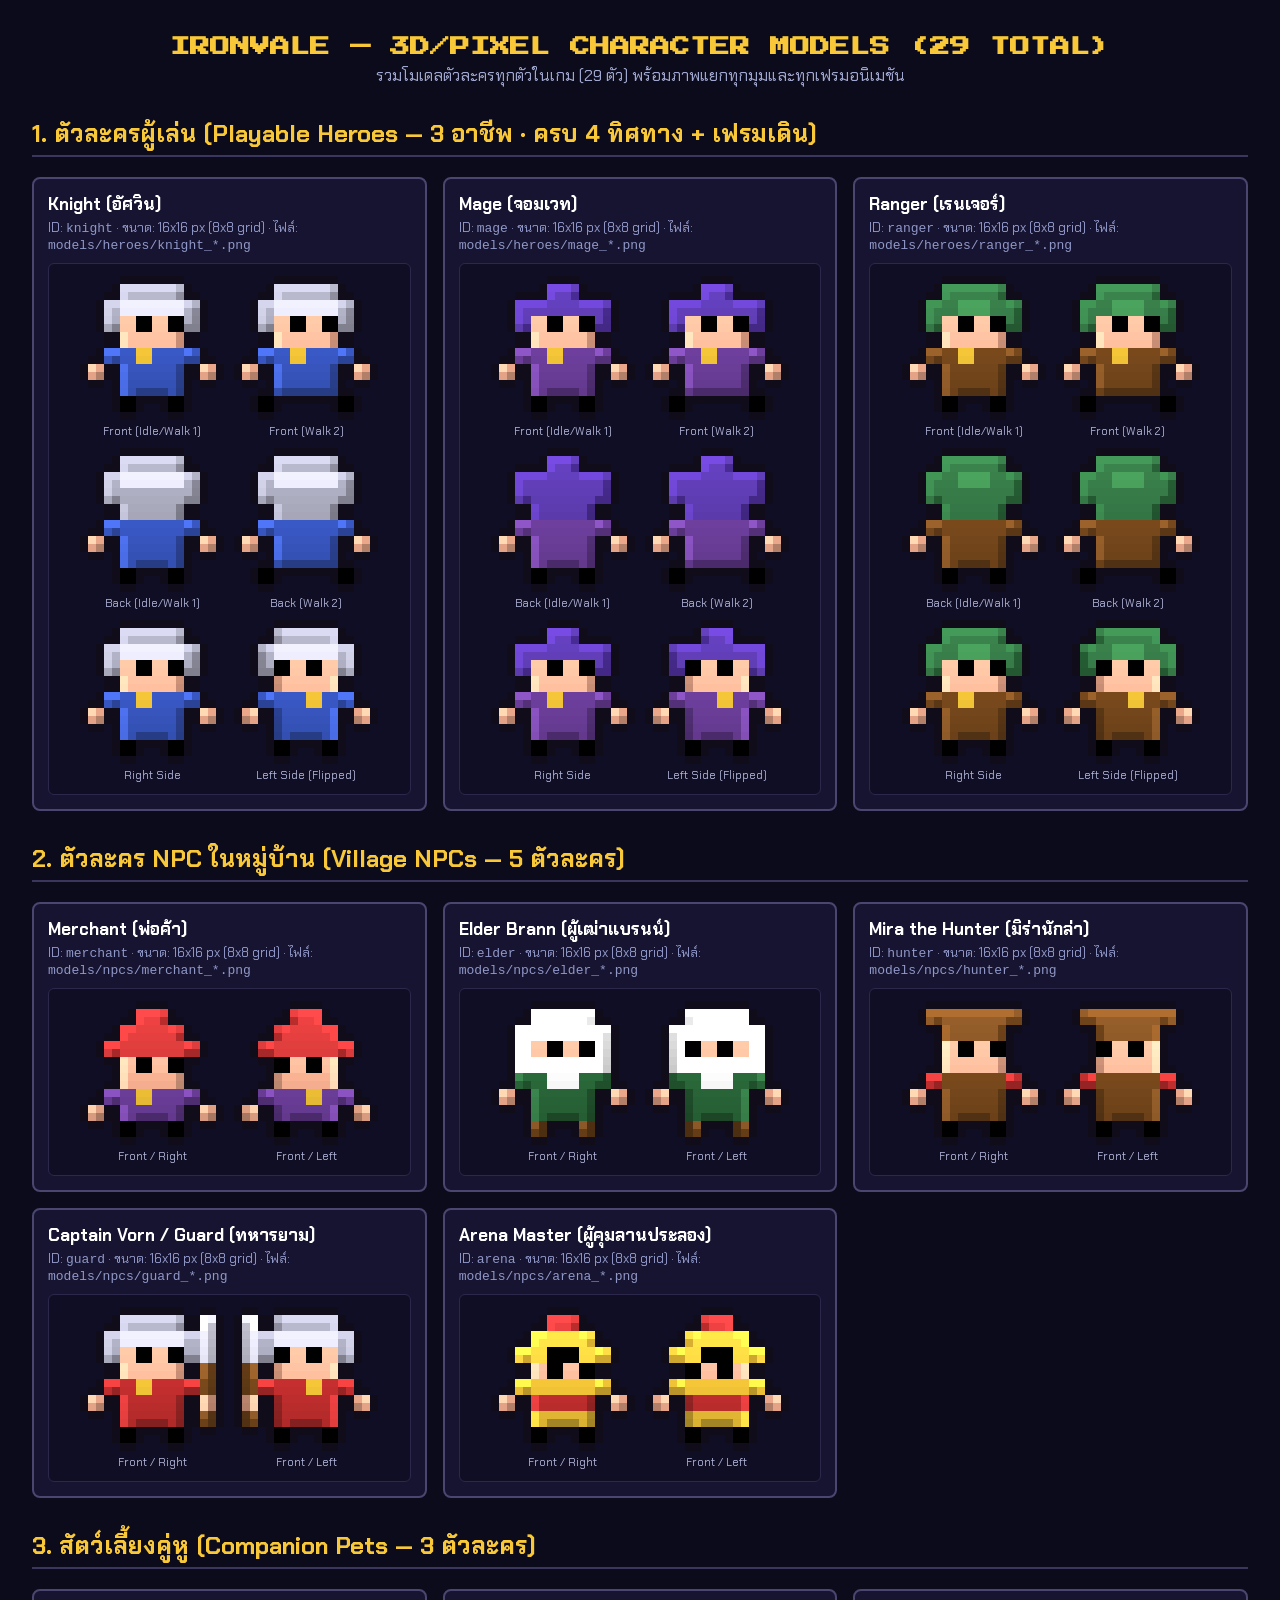
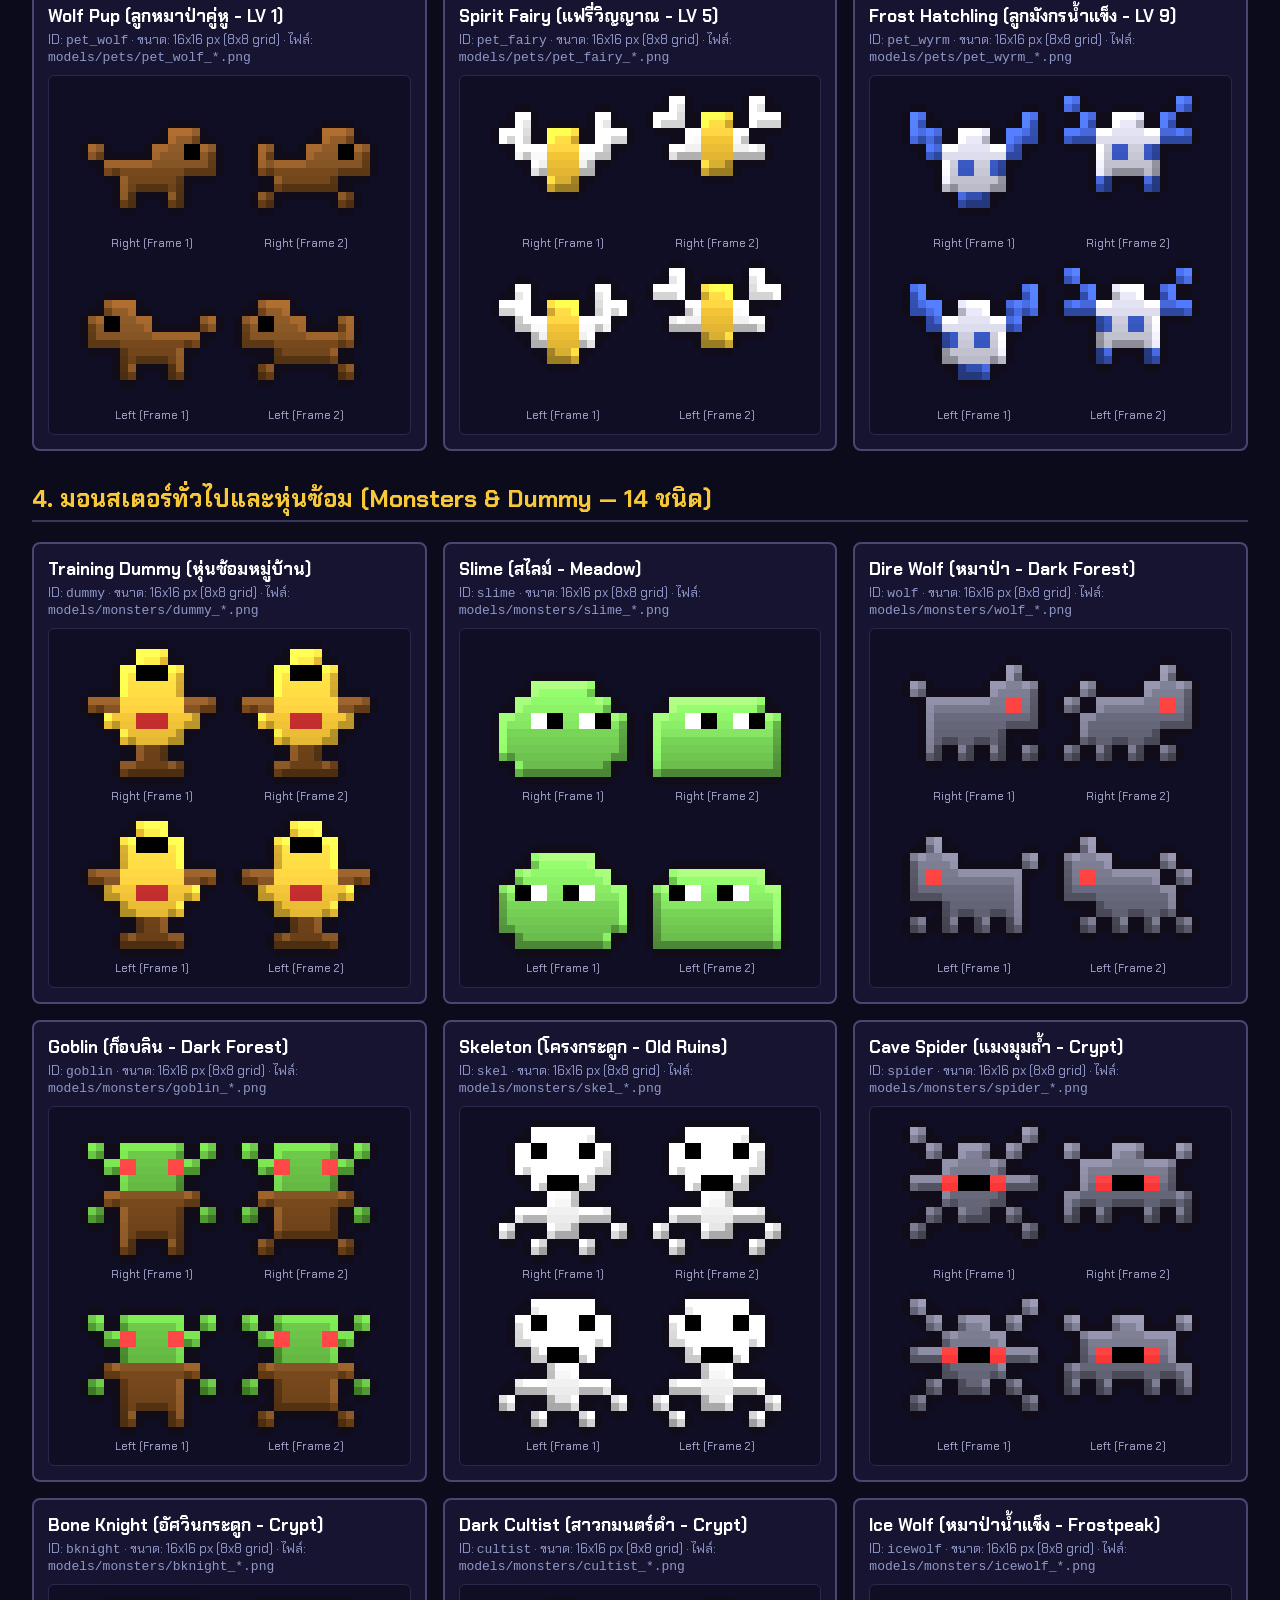
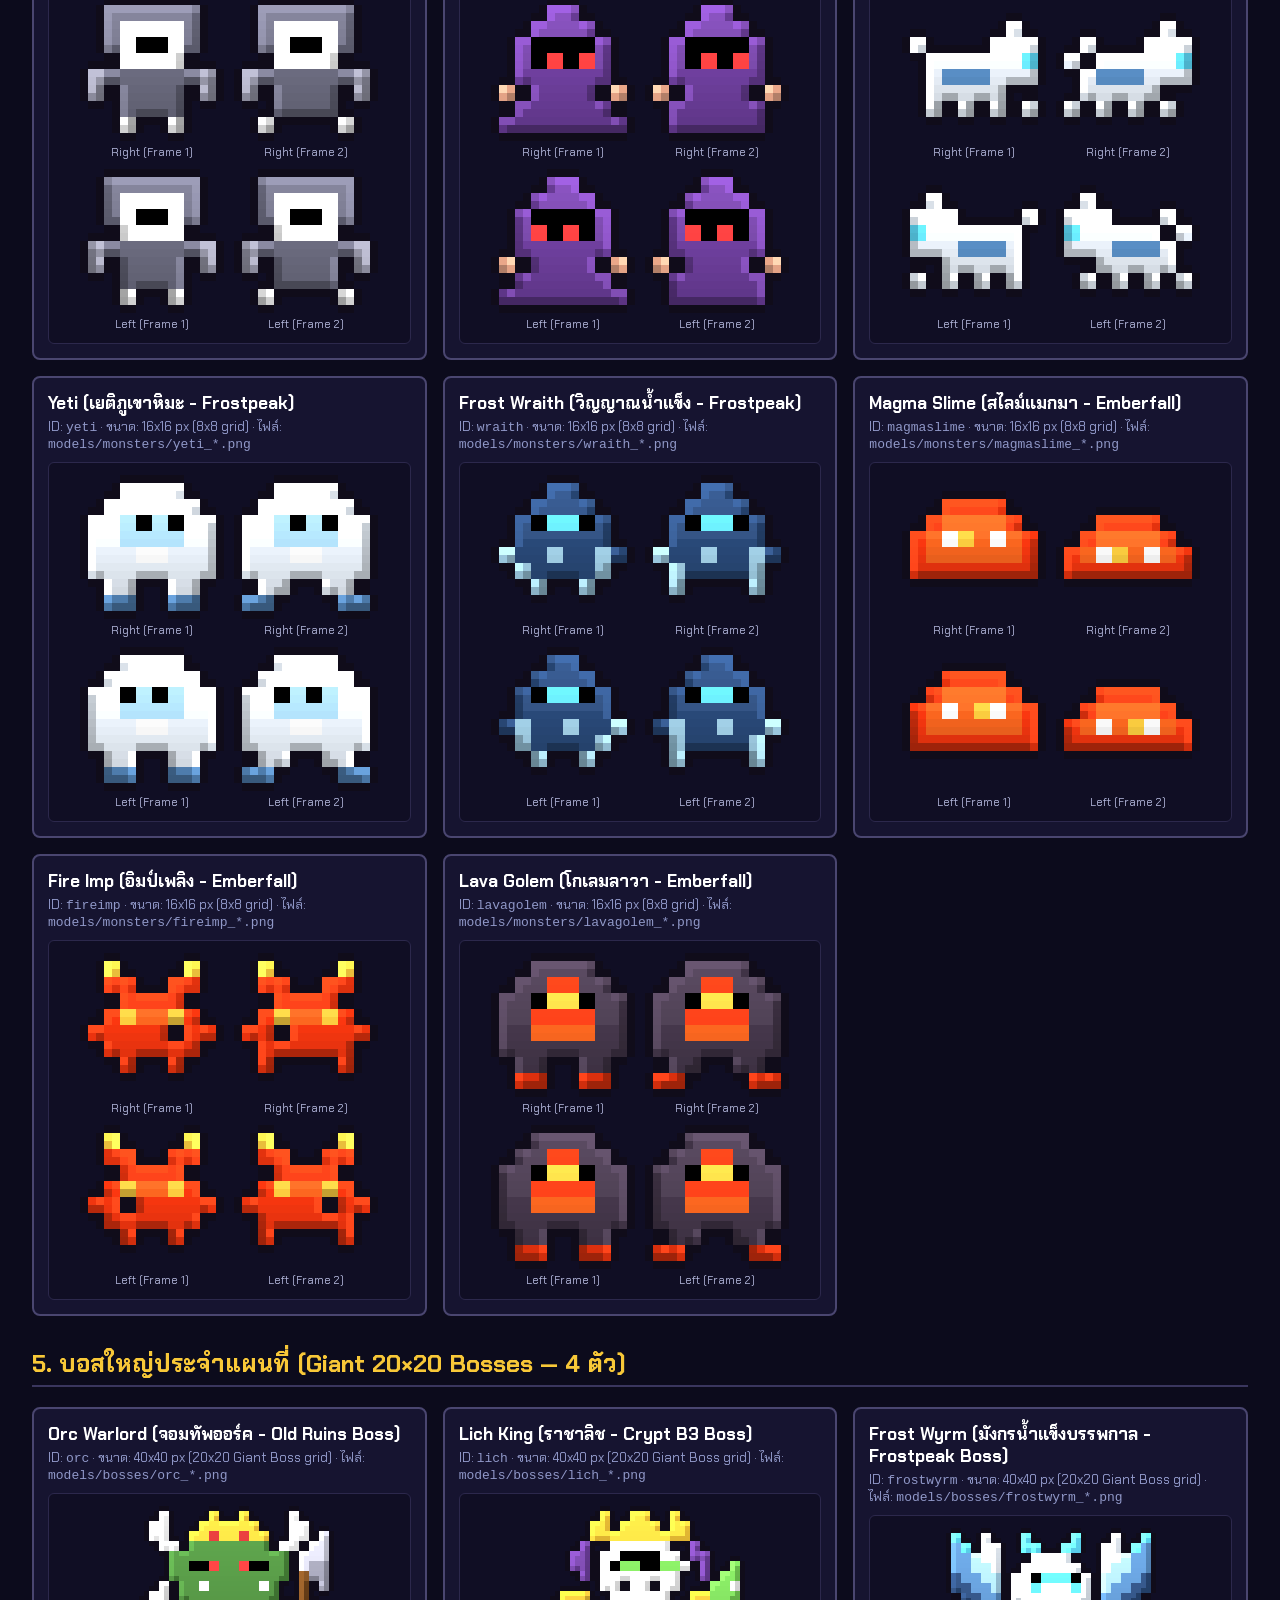
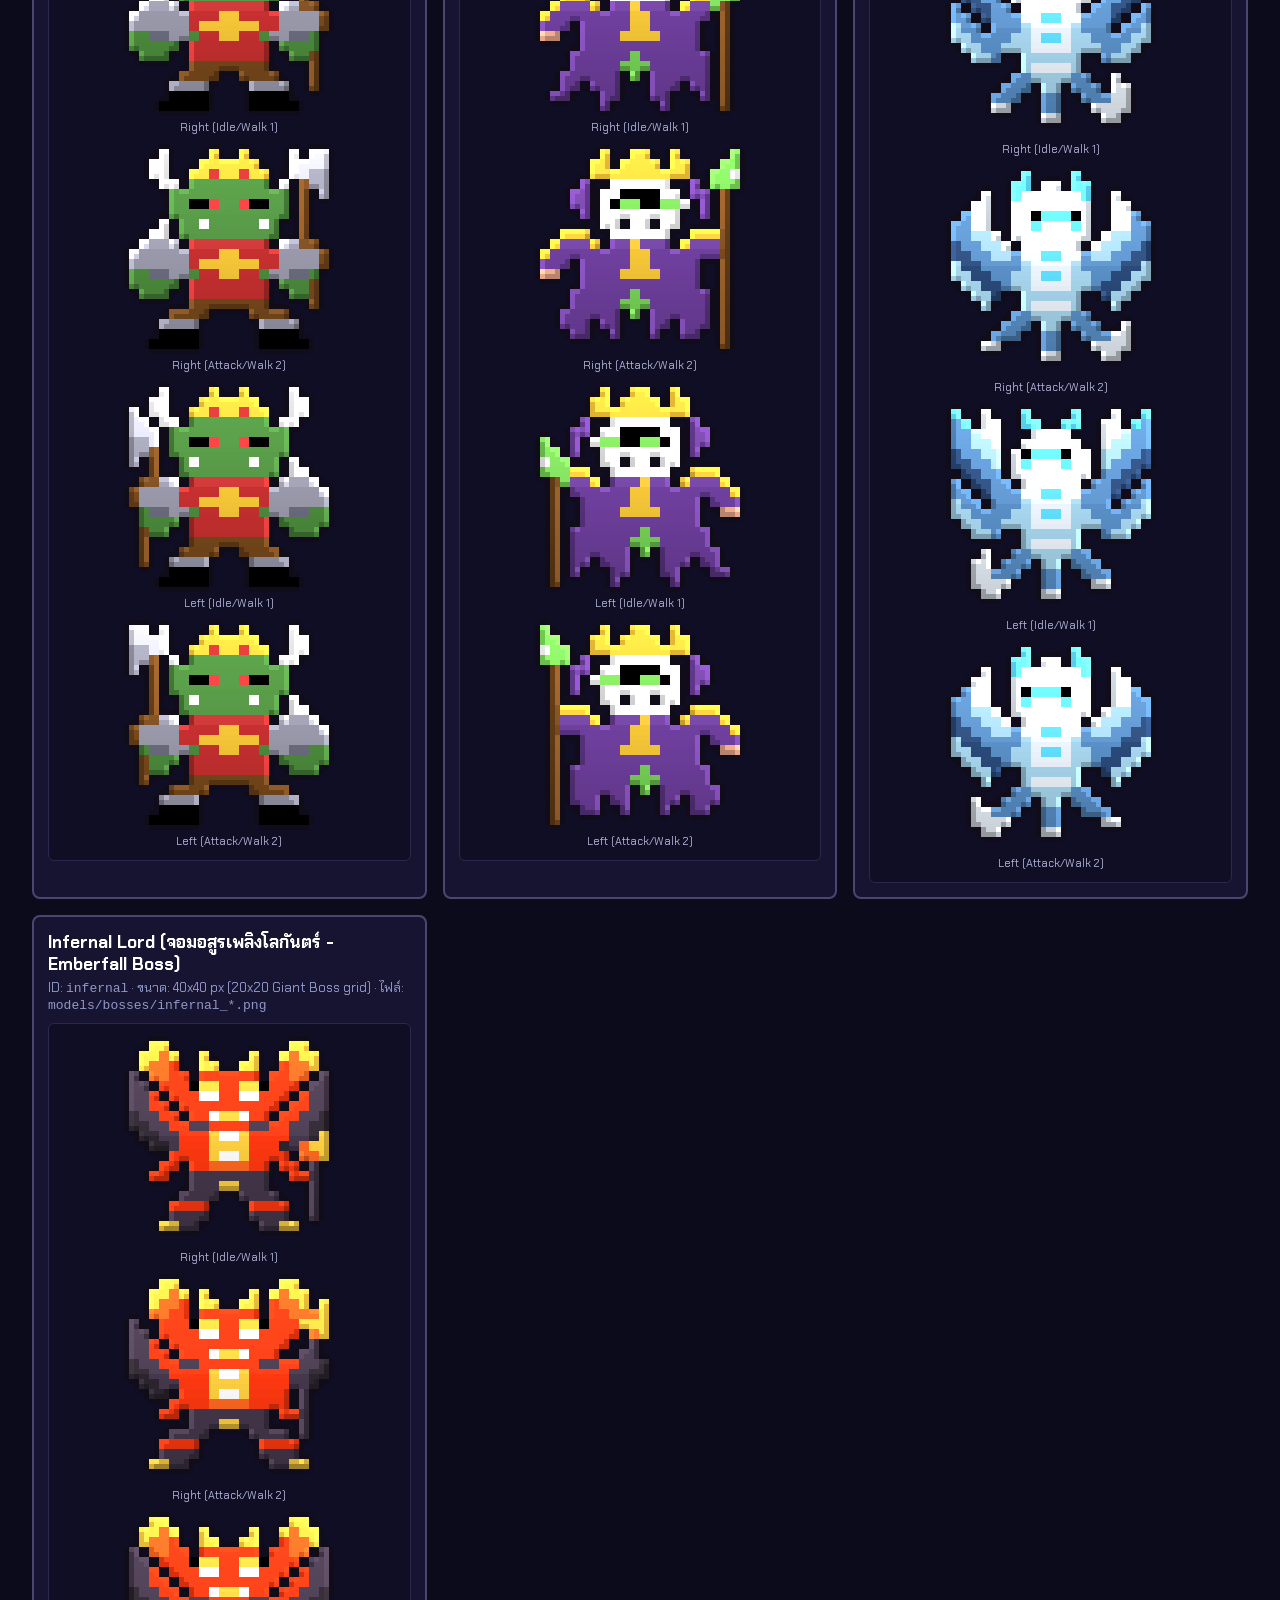
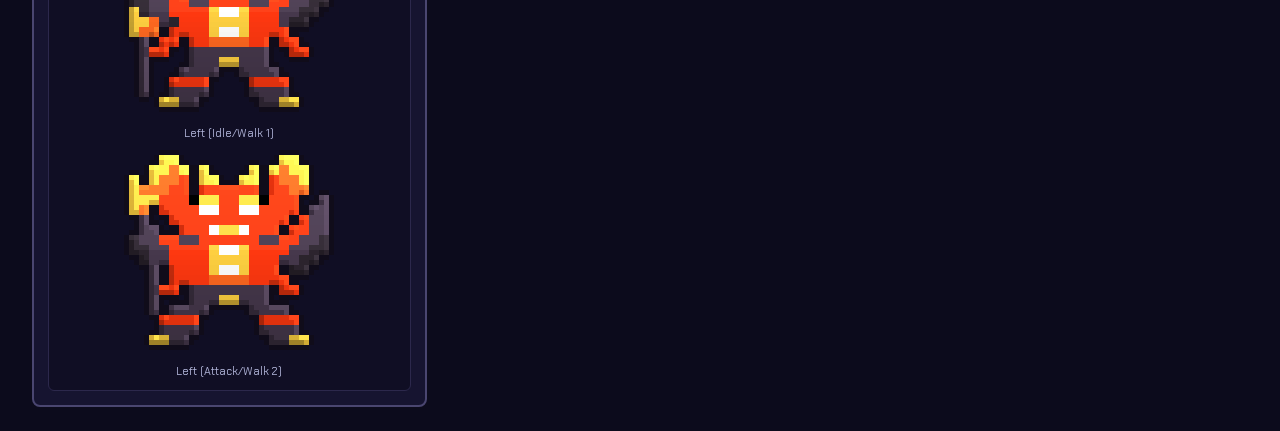
==== models/index.html @ a6ce3944 "first commit Co-Authored-By: Claude Opus 5.5 <noreply@anthropic.com>" ====
<!doctype html>
<html lang="th">
<head>
<meta charset="utf-8">
<title>Ironvale — Character & Boss Model Gallery (All Angles)</title>
<link href="https://fonts.googleapis.com/css2?family=Press+Start+2P&family=Chakra+Petch:wght@400;600;700&display=swap" rel="stylesheet">
<style>
  body { background:#0c0b1c; color:#f0e8d0; font-family:'Chakra Petch', sans-serif; margin:0; padding:24px 32px; }
  h1 { font-family:'Press Start 2P', monospace; color:#f8c838; font-size:20px; text-align:center; margin-bottom:8px; }
  p.sub { text-align:center; color:#a0a8d0; margin-top:0; margin-bottom:28px; }
  h2 { color:#f8c838; border-bottom:2px solid #3a365e; padding-bottom:6px; margin-top:32px; }
  .grid { display:grid; grid-template-columns:repeat(auto-fill, minmax(340px, 1fr)); gap:16px; }
  .card { background:#161430; border:2px solid #4a4670; border-radius:8px; padding:14px; }
  .card h3 { margin:0 0 4px 0; color:#fff; font-size:17px; }
  .card .meta { color:#9098c8; font-size:13px; margin-bottom:10px; }
  .angles { display:flex; flex-wrap:wrap; gap:10px; align-items:center; justify-content:center; background:#100e24; padding:12px; border-radius:6px; border:1px solid #2c284c; }
  .angle-box { text-align:center; }
  .angle-box img { image-rendering:pixelated; display:block; margin:0 auto 4px auto; }
  .angle-box span { font-size:11px; color:#b0b4d8; display:block; }
</style>
</head>
<body>
  <h1>IRONVALE — 3D/PIXEL CHARACTER MODELS (29 TOTAL)</h1>
  <p class="sub">รวมโมเดลตัวละครทุกตัวในเกม (29 ตัว) พร้อมภาพแยกทุกมุมและทุกเฟรมอนิเมชัน</p>
  
    <h2>1. ตัวละครผู้เล่น (Playable Heroes — 3 อาชีพ · ครบ 4 ทิศทาง + เฟรมเดิน)</h2>
    <div class="grid">
      
        <div class="card">
          <h3>Knight (อัศวิน)</h3>
          <div class="meta">ID: <code>knight</code> · ขนาด: 16x16 px (8x8 grid) · ไฟล์: <code>models/heroes/knight_*.png</code></div>
          <div class="angles">
            
              <div class="angle-box">
                <img src="heroes/knight_front_1.png" alt="Front (Idle/Walk 1)">
                <span>Front (Idle/Walk 1)</span>
              </div>
            
              <div class="angle-box">
                <img src="heroes/knight_front_2.png" alt="Front (Walk 2)">
                <span>Front (Walk 2)</span>
              </div>
            
              <div class="angle-box">
                <img src="heroes/knight_back_1.png" alt="Back (Idle/Walk 1)">
                <span>Back (Idle/Walk 1)</span>
              </div>
            
              <div class="angle-box">
                <img src="heroes/knight_back_2.png" alt="Back (Walk 2)">
                <span>Back (Walk 2)</span>
              </div>
            
              <div class="angle-box">
                <img src="heroes/knight_right_1.png" alt="Right Side">
                <span>Right Side</span>
              </div>
            
              <div class="angle-box">
                <img src="heroes/knight_left_1.png" alt="Left Side (Flipped)">
                <span>Left Side (Flipped)</span>
              </div>
            
          </div>
        </div>
      
        <div class="card">
          <h3>Mage (จอมเวท)</h3>
          <div class="meta">ID: <code>mage</code> · ขนาด: 16x16 px (8x8 grid) · ไฟล์: <code>models/heroes/mage_*.png</code></div>
          <div class="angles">
            
              <div class="angle-box">
                <img src="heroes/mage_front_1.png" alt="Front (Idle/Walk 1)">
                <span>Front (Idle/Walk 1)</span>
              </div>
            
              <div class="angle-box">
                <img src="heroes/mage_front_2.png" alt="Front (Walk 2)">
                <span>Front (Walk 2)</span>
              </div>
            
              <div class="angle-box">
                <img src="heroes/mage_back_1.png" alt="Back (Idle/Walk 1)">
                <span>Back (Idle/Walk 1)</span>
              </div>
            
              <div class="angle-box">
                <img src="heroes/mage_back_2.png" alt="Back (Walk 2)">
                <span>Back (Walk 2)</span>
              </div>
            
              <div class="angle-box">
                <img src="heroes/mage_right_1.png" alt="Right Side">
                <span>Right Side</span>
              </div>
            
              <div class="angle-box">
                <img src="heroes/mage_left_1.png" alt="Left Side (Flipped)">
                <span>Left Side (Flipped)</span>
              </div>
            
          </div>
        </div>
      
        <div class="card">
          <h3>Ranger (เรนเจอร์)</h3>
          <div class="meta">ID: <code>ranger</code> · ขนาด: 16x16 px (8x8 grid) · ไฟล์: <code>models/heroes/ranger_*.png</code></div>
          <div class="angles">
            
              <div class="angle-box">
                <img src="heroes/ranger_front_1.png" alt="Front (Idle/Walk 1)">
                <span>Front (Idle/Walk 1)</span>
              </div>
            
              <div class="angle-box">
                <img src="heroes/ranger_front_2.png" alt="Front (Walk 2)">
                <span>Front (Walk 2)</span>
              </div>
            
              <div class="angle-box">
                <img src="heroes/ranger_back_1.png" alt="Back (Idle/Walk 1)">
                <span>Back (Idle/Walk 1)</span>
              </div>
            
              <div class="angle-box">
                <img src="heroes/ranger_back_2.png" alt="Back (Walk 2)">
                <span>Back (Walk 2)</span>
              </div>
            
              <div class="angle-box">
                <img src="heroes/ranger_right_1.png" alt="Right Side">
                <span>Right Side</span>
              </div>
            
              <div class="angle-box">
                <img src="heroes/ranger_left_1.png" alt="Left Side (Flipped)">
                <span>Left Side (Flipped)</span>
              </div>
            
          </div>
        </div>
      
    </div>
  
    <h2>2. ตัวละคร NPC ในหมู่บ้าน (Village NPCs — 5 ตัวละคร)</h2>
    <div class="grid">
      
        <div class="card">
          <h3>Merchant (พ่อค้า)</h3>
          <div class="meta">ID: <code>merchant</code> · ขนาด: 16x16 px (8x8 grid) · ไฟล์: <code>models/npcs/merchant_*.png</code></div>
          <div class="angles">
            
              <div class="angle-box">
                <img src="npcs/merchant_front_right.png" alt="Front / Right">
                <span>Front / Right</span>
              </div>
            
              <div class="angle-box">
                <img src="npcs/merchant_front_left.png" alt="Front / Left">
                <span>Front / Left</span>
              </div>
            
          </div>
        </div>
      
        <div class="card">
          <h3>Elder Brann (ผู้เฒ่าแบรนน์)</h3>
          <div class="meta">ID: <code>elder</code> · ขนาด: 16x16 px (8x8 grid) · ไฟล์: <code>models/npcs/elder_*.png</code></div>
          <div class="angles">
            
              <div class="angle-box">
                <img src="npcs/elder_front_right.png" alt="Front / Right">
                <span>Front / Right</span>
              </div>
            
              <div class="angle-box">
                <img src="npcs/elder_front_left.png" alt="Front / Left">
                <span>Front / Left</span>
              </div>
            
          </div>
        </div>
      
        <div class="card">
          <h3>Mira the Hunter (มิร่านักล่า)</h3>
          <div class="meta">ID: <code>hunter</code> · ขนาด: 16x16 px (8x8 grid) · ไฟล์: <code>models/npcs/hunter_*.png</code></div>
          <div class="angles">
            
              <div class="angle-box">
                <img src="npcs/hunter_front_right.png" alt="Front / Right">
                <span>Front / Right</span>
              </div>
            
              <div class="angle-box">
                <img src="npcs/hunter_front_left.png" alt="Front / Left">
                <span>Front / Left</span>
              </div>
            
          </div>
        </div>
      
        <div class="card">
          <h3>Captain Vorn / Guard (ทหารยาม)</h3>
          <div class="meta">ID: <code>guard</code> · ขนาด: 16x16 px (8x8 grid) · ไฟล์: <code>models/npcs/guard_*.png</code></div>
          <div class="angles">
            
              <div class="angle-box">
                <img src="npcs/guard_front_right.png" alt="Front / Right">
                <span>Front / Right</span>
              </div>
            
              <div class="angle-box">
                <img src="npcs/guard_front_left.png" alt="Front / Left">
                <span>Front / Left</span>
              </div>
            
          </div>
        </div>
      
        <div class="card">
          <h3>Arena Master (ผู้คุมลานประลอง)</h3>
          <div class="meta">ID: <code>arena</code> · ขนาด: 16x16 px (8x8 grid) · ไฟล์: <code>models/npcs/arena_*.png</code></div>
          <div class="angles">
            
              <div class="angle-box">
                <img src="npcs/arena_front_right.png" alt="Front / Right">
                <span>Front / Right</span>
              </div>
            
              <div class="angle-box">
                <img src="npcs/arena_front_left.png" alt="Front / Left">
                <span>Front / Left</span>
              </div>
            
          </div>
        </div>
      
    </div>
  
    <h2>3. สัตว์เลี้ยงคู่หู (Companion Pets — 3 ตัวละคร)</h2>
    <div class="grid">
      
        <div class="card">
          <h3>Wolf Pup (ลูกหมาป่าคู่หู - LV 1)</h3>
          <div class="meta">ID: <code>pet_wolf</code> · ขนาด: 16x16 px (8x8 grid) · ไฟล์: <code>models/pets/pet_wolf_*.png</code></div>
          <div class="angles">
            
              <div class="angle-box">
                <img src="pets/pet_wolf_right_1.png" alt="Right (Frame 1)">
                <span>Right (Frame 1)</span>
              </div>
            
              <div class="angle-box">
                <img src="pets/pet_wolf_right_2.png" alt="Right (Frame 2)">
                <span>Right (Frame 2)</span>
              </div>
            
              <div class="angle-box">
                <img src="pets/pet_wolf_left_1.png" alt="Left (Frame 1)">
                <span>Left (Frame 1)</span>
              </div>
            
              <div class="angle-box">
                <img src="pets/pet_wolf_left_2.png" alt="Left (Frame 2)">
                <span>Left (Frame 2)</span>
              </div>
            
          </div>
        </div>
      
        <div class="card">
          <h3>Spirit Fairy (แฟรี่วิญญาณ - LV 5)</h3>
          <div class="meta">ID: <code>pet_fairy</code> · ขนาด: 16x16 px (8x8 grid) · ไฟล์: <code>models/pets/pet_fairy_*.png</code></div>
          <div class="angles">
            
              <div class="angle-box">
                <img src="pets/pet_fairy_right_1.png" alt="Right (Frame 1)">
                <span>Right (Frame 1)</span>
              </div>
            
              <div class="angle-box">
                <img src="pets/pet_fairy_right_2.png" alt="Right (Frame 2)">
                <span>Right (Frame 2)</span>
              </div>
            
              <div class="angle-box">
                <img src="pets/pet_fairy_left_1.png" alt="Left (Frame 1)">
                <span>Left (Frame 1)</span>
              </div>
            
              <div class="angle-box">
                <img src="pets/pet_fairy_left_2.png" alt="Left (Frame 2)">
                <span>Left (Frame 2)</span>
              </div>
            
          </div>
        </div>
      
        <div class="card">
          <h3>Frost Hatchling (ลูกมังกรน้ำแข็ง - LV 9)</h3>
          <div class="meta">ID: <code>pet_wyrm</code> · ขนาด: 16x16 px (8x8 grid) · ไฟล์: <code>models/pets/pet_wyrm_*.png</code></div>
          <div class="angles">
            
              <div class="angle-box">
                <img src="pets/pet_wyrm_right_1.png" alt="Right (Frame 1)">
                <span>Right (Frame 1)</span>
              </div>
            
              <div class="angle-box">
                <img src="pets/pet_wyrm_right_2.png" alt="Right (Frame 2)">
                <span>Right (Frame 2)</span>
              </div>
            
              <div class="angle-box">
                <img src="pets/pet_wyrm_left_1.png" alt="Left (Frame 1)">
                <span>Left (Frame 1)</span>
              </div>
            
              <div class="angle-box">
                <img src="pets/pet_wyrm_left_2.png" alt="Left (Frame 2)">
                <span>Left (Frame 2)</span>
              </div>
            
          </div>
        </div>
      
    </div>
  
    <h2>4. มอนสเตอร์ทั่วไปและหุ่นซ้อม (Monsters & Dummy — 14 ชนิด)</h2>
    <div class="grid">
      
        <div class="card">
          <h3>Training Dummy (หุ่นซ้อมหมู่บ้าน)</h3>
          <div class="meta">ID: <code>dummy</code> · ขนาด: 16x16 px (8x8 grid) · ไฟล์: <code>models/monsters/dummy_*.png</code></div>
          <div class="angles">
            
              <div class="angle-box">
                <img src="monsters/dummy_right_1.png" alt="Right (Frame 1)">
                <span>Right (Frame 1)</span>
              </div>
            
              <div class="angle-box">
                <img src="monsters/dummy_right_2.png" alt="Right (Frame 2)">
                <span>Right (Frame 2)</span>
              </div>
            
              <div class="angle-box">
                <img src="monsters/dummy_left_1.png" alt="Left (Frame 1)">
                <span>Left (Frame 1)</span>
              </div>
            
              <div class="angle-box">
                <img src="monsters/dummy_left_2.png" alt="Left (Frame 2)">
                <span>Left (Frame 2)</span>
              </div>
            
          </div>
        </div>
      
        <div class="card">
          <h3>Slime (สไลม์ - Meadow)</h3>
          <div class="meta">ID: <code>slime</code> · ขนาด: 16x16 px (8x8 grid) · ไฟล์: <code>models/monsters/slime_*.png</code></div>
          <div class="angles">
            
              <div class="angle-box">
                <img src="monsters/slime_right_1.png" alt="Right (Frame 1)">
                <span>Right (Frame 1)</span>
              </div>
            
              <div class="angle-box">
                <img src="monsters/slime_right_2.png" alt="Right (Frame 2)">
                <span>Right (Frame 2)</span>
              </div>
            
              <div class="angle-box">
                <img src="monsters/slime_left_1.png" alt="Left (Frame 1)">
                <span>Left (Frame 1)</span>
              </div>
            
              <div class="angle-box">
                <img src="monsters/slime_left_2.png" alt="Left (Frame 2)">
                <span>Left (Frame 2)</span>
              </div>
            
          </div>
        </div>
      
        <div class="card">
          <h3>Dire Wolf (หมาป่า - Dark Forest)</h3>
          <div class="meta">ID: <code>wolf</code> · ขนาด: 16x16 px (8x8 grid) · ไฟล์: <code>models/monsters/wolf_*.png</code></div>
          <div class="angles">
            
              <div class="angle-box">
                <img src="monsters/wolf_right_1.png" alt="Right (Frame 1)">
                <span>Right (Frame 1)</span>
              </div>
            
              <div class="angle-box">
                <img src="monsters/wolf_right_2.png" alt="Right (Frame 2)">
                <span>Right (Frame 2)</span>
              </div>
            
              <div class="angle-box">
                <img src="monsters/wolf_left_1.png" alt="Left (Frame 1)">
                <span>Left (Frame 1)</span>
              </div>
            
              <div class="angle-box">
                <img src="monsters/wolf_left_2.png" alt="Left (Frame 2)">
                <span>Left (Frame 2)</span>
              </div>
            
          </div>
        </div>
      
        <div class="card">
          <h3>Goblin (ก็อบลิน - Dark Forest)</h3>
          <div class="meta">ID: <code>goblin</code> · ขนาด: 16x16 px (8x8 grid) · ไฟล์: <code>models/monsters/goblin_*.png</code></div>
          <div class="angles">
            
              <div class="angle-box">
                <img src="monsters/goblin_right_1.png" alt="Right (Frame 1)">
                <span>Right (Frame 1)</span>
              </div>
            
              <div class="angle-box">
                <img src="monsters/goblin_right_2.png" alt="Right (Frame 2)">
                <span>Right (Frame 2)</span>
              </div>
            
              <div class="angle-box">
                <img src="monsters/goblin_left_1.png" alt="Left (Frame 1)">
                <span>Left (Frame 1)</span>
              </div>
            
              <div class="angle-box">
                <img src="monsters/goblin_left_2.png" alt="Left (Frame 2)">
                <span>Left (Frame 2)</span>
              </div>
            
          </div>
        </div>
      
        <div class="card">
          <h3>Skeleton (โครงกระดูก - Old Ruins)</h3>
          <div class="meta">ID: <code>skel</code> · ขนาด: 16x16 px (8x8 grid) · ไฟล์: <code>models/monsters/skel_*.png</code></div>
          <div class="angles">
            
              <div class="angle-box">
                <img src="monsters/skel_right_1.png" alt="Right (Frame 1)">
                <span>Right (Frame 1)</span>
              </div>
            
              <div class="angle-box">
                <img src="monsters/skel_right_2.png" alt="Right (Frame 2)">
                <span>Right (Frame 2)</span>
              </div>
            
              <div class="angle-box">
                <img src="monsters/skel_left_1.png" alt="Left (Frame 1)">
                <span>Left (Frame 1)</span>
              </div>
            
              <div class="angle-box">
                <img src="monsters/skel_left_2.png" alt="Left (Frame 2)">
                <span>Left (Frame 2)</span>
              </div>
            
          </div>
        </div>
      
        <div class="card">
          <h3>Cave Spider (แมงมุมถ้ำ - Crypt)</h3>
          <div class="meta">ID: <code>spider</code> · ขนาด: 16x16 px (8x8 grid) · ไฟล์: <code>models/monsters/spider_*.png</code></div>
          <div class="angles">
            
              <div class="angle-box">
                <img src="monsters/spider_right_1.png" alt="Right (Frame 1)">
                <span>Right (Frame 1)</span>
              </div>
            
              <div class="angle-box">
                <img src="monsters/spider_right_2.png" alt="Right (Frame 2)">
                <span>Right (Frame 2)</span>
              </div>
            
              <div class="angle-box">
                <img src="monsters/spider_left_1.png" alt="Left (Frame 1)">
                <span>Left (Frame 1)</span>
              </div>
            
              <div class="angle-box">
                <img src="monsters/spider_left_2.png" alt="Left (Frame 2)">
                <span>Left (Frame 2)</span>
              </div>
            
          </div>
        </div>
      
        <div class="card">
          <h3>Bone Knight (อัศวินกระดูก - Crypt)</h3>
          <div class="meta">ID: <code>bknight</code> · ขนาด: 16x16 px (8x8 grid) · ไฟล์: <code>models/monsters/bknight_*.png</code></div>
          <div class="angles">
            
              <div class="angle-box">
                <img src="monsters/bknight_right_1.png" alt="Right (Frame 1)">
                <span>Right (Frame 1)</span>
              </div>
            
              <div class="angle-box">
                <img src="monsters/bknight_right_2.png" alt="Right (Frame 2)">
                <span>Right (Frame 2)</span>
              </div>
            
              <div class="angle-box">
                <img src="monsters/bknight_left_1.png" alt="Left (Frame 1)">
                <span>Left (Frame 1)</span>
              </div>
            
              <div class="angle-box">
                <img src="monsters/bknight_left_2.png" alt="Left (Frame 2)">
                <span>Left (Frame 2)</span>
              </div>
            
          </div>
        </div>
      
        <div class="card">
          <h3>Dark Cultist (สาวกมนตร์ดำ - Crypt)</h3>
          <div class="meta">ID: <code>cultist</code> · ขนาด: 16x16 px (8x8 grid) · ไฟล์: <code>models/monsters/cultist_*.png</code></div>
          <div class="angles">
            
              <div class="angle-box">
                <img src="monsters/cultist_right_1.png" alt="Right (Frame 1)">
                <span>Right (Frame 1)</span>
              </div>
            
              <div class="angle-box">
                <img src="monsters/cultist_right_2.png" alt="Right (Frame 2)">
                <span>Right (Frame 2)</span>
              </div>
            
              <div class="angle-box">
                <img src="monsters/cultist_left_1.png" alt="Left (Frame 1)">
                <span>Left (Frame 1)</span>
              </div>
            
              <div class="angle-box">
                <img src="monsters/cultist_left_2.png" alt="Left (Frame 2)">
                <span>Left (Frame 2)</span>
              </div>
            
          </div>
        </div>
      
        <div class="card">
          <h3>Ice Wolf (หมาป่าน้ำแข็ง - Frostpeak)</h3>
          <div class="meta">ID: <code>icewolf</code> · ขนาด: 16x16 px (8x8 grid) · ไฟล์: <code>models/monsters/icewolf_*.png</code></div>
          <div class="angles">
            
              <div class="angle-box">
                <img src="monsters/icewolf_right_1.png" alt="Right (Frame 1)">
                <span>Right (Frame 1)</span>
              </div>
            
              <div class="angle-box">
                <img src="monsters/icewolf_right_2.png" alt="Right (Frame 2)">
                <span>Right (Frame 2)</span>
              </div>
            
              <div class="angle-box">
                <img src="monsters/icewolf_left_1.png" alt="Left (Frame 1)">
                <span>Left (Frame 1)</span>
              </div>
            
              <div class="angle-box">
                <img src="monsters/icewolf_left_2.png" alt="Left (Frame 2)">
                <span>Left (Frame 2)</span>
              </div>
            
          </div>
        </div>
      
        <div class="card">
          <h3>Yeti (เยติภูเขาหิมะ - Frostpeak)</h3>
          <div class="meta">ID: <code>yeti</code> · ขนาด: 16x16 px (8x8 grid) · ไฟล์: <code>models/monsters/yeti_*.png</code></div>
          <div class="angles">
            
              <div class="angle-box">
                <img src="monsters/yeti_right_1.png" alt="Right (Frame 1)">
                <span>Right (Frame 1)</span>
              </div>
            
              <div class="angle-box">
                <img src="monsters/yeti_right_2.png" alt="Right (Frame 2)">
                <span>Right (Frame 2)</span>
              </div>
            
              <div class="angle-box">
                <img src="monsters/yeti_left_1.png" alt="Left (Frame 1)">
                <span>Left (Frame 1)</span>
              </div>
            
              <div class="angle-box">
                <img src="monsters/yeti_left_2.png" alt="Left (Frame 2)">
                <span>Left (Frame 2)</span>
              </div>
            
          </div>
        </div>
      
        <div class="card">
          <h3>Frost Wraith (วิญญาณน้ำแข็ง - Frostpeak)</h3>
          <div class="meta">ID: <code>wraith</code> · ขนาด: 16x16 px (8x8 grid) · ไฟล์: <code>models/monsters/wraith_*.png</code></div>
          <div class="angles">
            
              <div class="angle-box">
                <img src="monsters/wraith_right_1.png" alt="Right (Frame 1)">
                <span>Right (Frame 1)</span>
              </div>
            
              <div class="angle-box">
                <img src="monsters/wraith_right_2.png" alt="Right (Frame 2)">
                <span>Right (Frame 2)</span>
              </div>
            
              <div class="angle-box">
                <img src="monsters/wraith_left_1.png" alt="Left (Frame 1)">
                <span>Left (Frame 1)</span>
              </div>
            
              <div class="angle-box">
                <img src="monsters/wraith_left_2.png" alt="Left (Frame 2)">
                <span>Left (Frame 2)</span>
              </div>
            
          </div>
        </div>
      
        <div class="card">
          <h3>Magma Slime (สไลม์แมกมา - Emberfall)</h3>
          <div class="meta">ID: <code>magmaslime</code> · ขนาด: 16x16 px (8x8 grid) · ไฟล์: <code>models/monsters/magmaslime_*.png</code></div>
          <div class="angles">
            
              <div class="angle-box">
                <img src="monsters/magmaslime_right_1.png" alt="Right (Frame 1)">
                <span>Right (Frame 1)</span>
              </div>
            
              <div class="angle-box">
                <img src="monsters/magmaslime_right_2.png" alt="Right (Frame 2)">
                <span>Right (Frame 2)</span>
              </div>
            
              <div class="angle-box">
                <img src="monsters/magmaslime_left_1.png" alt="Left (Frame 1)">
                <span>Left (Frame 1)</span>
              </div>
            
              <div class="angle-box">
                <img src="monsters/magmaslime_left_2.png" alt="Left (Frame 2)">
                <span>Left (Frame 2)</span>
              </div>
            
          </div>
        </div>
      
        <div class="card">
          <h3>Fire Imp (อิมป์เพลิง - Emberfall)</h3>
          <div class="meta">ID: <code>fireimp</code> · ขนาด: 16x16 px (8x8 grid) · ไฟล์: <code>models/monsters/fireimp_*.png</code></div>
          <div class="angles">
            
              <div class="angle-box">
                <img src="monsters/fireimp_right_1.png" alt="Right (Frame 1)">
                <span>Right (Frame 1)</span>
              </div>
            
              <div class="angle-box">
                <img src="monsters/fireimp_right_2.png" alt="Right (Frame 2)">
                <span>Right (Frame 2)</span>
              </div>
            
              <div class="angle-box">
                <img src="monsters/fireimp_left_1.png" alt="Left (Frame 1)">
                <span>Left (Frame 1)</span>
              </div>
            
              <div class="angle-box">
                <img src="monsters/fireimp_left_2.png" alt="Left (Frame 2)">
                <span>Left (Frame 2)</span>
              </div>
            
          </div>
        </div>
      
        <div class="card">
          <h3>Lava Golem (โกเลมลาวา - Emberfall)</h3>
          <div class="meta">ID: <code>lavagolem</code> · ขนาด: 16x16 px (8x8 grid) · ไฟล์: <code>models/monsters/lavagolem_*.png</code></div>
          <div class="angles">
            
              <div class="angle-box">
                <img src="monsters/lavagolem_right_1.png" alt="Right (Frame 1)">
                <span>Right (Frame 1)</span>
              </div>
            
              <div class="angle-box">
                <img src="monsters/lavagolem_right_2.png" alt="Right (Frame 2)">
                <span>Right (Frame 2)</span>
              </div>
            
              <div class="angle-box">
                <img src="monsters/lavagolem_left_1.png" alt="Left (Frame 1)">
                <span>Left (Frame 1)</span>
              </div>
            
              <div class="angle-box">
                <img src="monsters/lavagolem_left_2.png" alt="Left (Frame 2)">
                <span>Left (Frame 2)</span>
              </div>
            
          </div>
        </div>
      
    </div>
  
    <h2>5. บอสใหญ่ประจำแผนที่ (Giant 20×20 Bosses — 4 ตัว)</h2>
    <div class="grid">
      
        <div class="card">
          <h3>Orc Warlord (จอมทัพออร์ค - Old Ruins Boss)</h3>
          <div class="meta">ID: <code>orc</code> · ขนาด: 40x40 px (20x20 Giant Boss grid) · ไฟล์: <code>models/bosses/orc_*.png</code></div>
          <div class="angles">
            
              <div class="angle-box">
                <img src="bosses/orc_right_1.png" alt="Right (Idle/Walk 1)">
                <span>Right (Idle/Walk 1)</span>
              </div>
            
              <div class="angle-box">
                <img src="bosses/orc_right_2.png" alt="Right (Attack/Walk 2)">
                <span>Right (Attack/Walk 2)</span>
              </div>
            
              <div class="angle-box">
                <img src="bosses/orc_left_1.png" alt="Left (Idle/Walk 1)">
                <span>Left (Idle/Walk 1)</span>
              </div>
            
              <div class="angle-box">
                <img src="bosses/orc_left_2.png" alt="Left (Attack/Walk 2)">
                <span>Left (Attack/Walk 2)</span>
              </div>
            
          </div>
        </div>
      
        <div class="card">
          <h3>Lich King (ราชาลิช - Crypt B3 Boss)</h3>
          <div class="meta">ID: <code>lich</code> · ขนาด: 40x40 px (20x20 Giant Boss grid) · ไฟล์: <code>models/bosses/lich_*.png</code></div>
          <div class="angles">
            
              <div class="angle-box">
                <img src="bosses/lich_right_1.png" alt="Right (Idle/Walk 1)">
                <span>Right (Idle/Walk 1)</span>
              </div>
            
              <div class="angle-box">
                <img src="bosses/lich_right_2.png" alt="Right (Attack/Walk 2)">
                <span>Right (Attack/Walk 2)</span>
              </div>
            
              <div class="angle-box">
                <img src="bosses/lich_left_1.png" alt="Left (Idle/Walk 1)">
                <span>Left (Idle/Walk 1)</span>
              </div>
            
              <div class="angle-box">
                <img src="bosses/lich_left_2.png" alt="Left (Attack/Walk 2)">
                <span>Left (Attack/Walk 2)</span>
              </div>
            
          </div>
        </div>
      
        <div class="card">
          <h3>Frost Wyrm (มังกรน้ำแข็งบรรพกาล - Frostpeak Boss)</h3>
          <div class="meta">ID: <code>frostwyrm</code> · ขนาด: 40x40 px (20x20 Giant Boss grid) · ไฟล์: <code>models/bosses/frostwyrm_*.png</code></div>
          <div class="angles">
            
              <div class="angle-box">
                <img src="bosses/frostwyrm_right_1.png" alt="Right (Idle/Walk 1)">
                <span>Right (Idle/Walk 1)</span>
              </div>
            
              <div class="angle-box">
                <img src="bosses/frostwyrm_right_2.png" alt="Right (Attack/Walk 2)">
                <span>Right (Attack/Walk 2)</span>
              </div>
            
              <div class="angle-box">
                <img src="bosses/frostwyrm_left_1.png" alt="Left (Idle/Walk 1)">
                <span>Left (Idle/Walk 1)</span>
              </div>
            
              <div class="angle-box">
                <img src="bosses/frostwyrm_left_2.png" alt="Left (Attack/Walk 2)">
                <span>Left (Attack/Walk 2)</span>
              </div>
            
          </div>
        </div>
      
        <div class="card">
          <h3>Infernal Lord (จอมอสูรเพลิงโลกันตร์ - Emberfall Boss)</h3>
          <div class="meta">ID: <code>infernal</code> · ขนาด: 40x40 px (20x20 Giant Boss grid) · ไฟล์: <code>models/bosses/infernal_*.png</code></div>
          <div class="angles">
            
              <div class="angle-box">
                <img src="bosses/infernal_right_1.png" alt="Right (Idle/Walk 1)">
                <span>Right (Idle/Walk 1)</span>
              </div>
            
              <div class="angle-box">
                <img src="bosses/infernal_right_2.png" alt="Right (Attack/Walk 2)">
                <span>Right (Attack/Walk 2)</span>
              </div>
            
              <div class="angle-box">
                <img src="bosses/infernal_left_1.png" alt="Left (Idle/Walk 1)">
                <span>Left (Idle/Walk 1)</span>
              </div>
            
              <div class="angle-box">
                <img src="bosses/infernal_left_2.png" alt="Left (Attack/Walk 2)">
                <span>Left (Attack/Walk 2)</span>
              </div>
            
          </div>
        </div>
      
    </div>
  
</body>
</html>
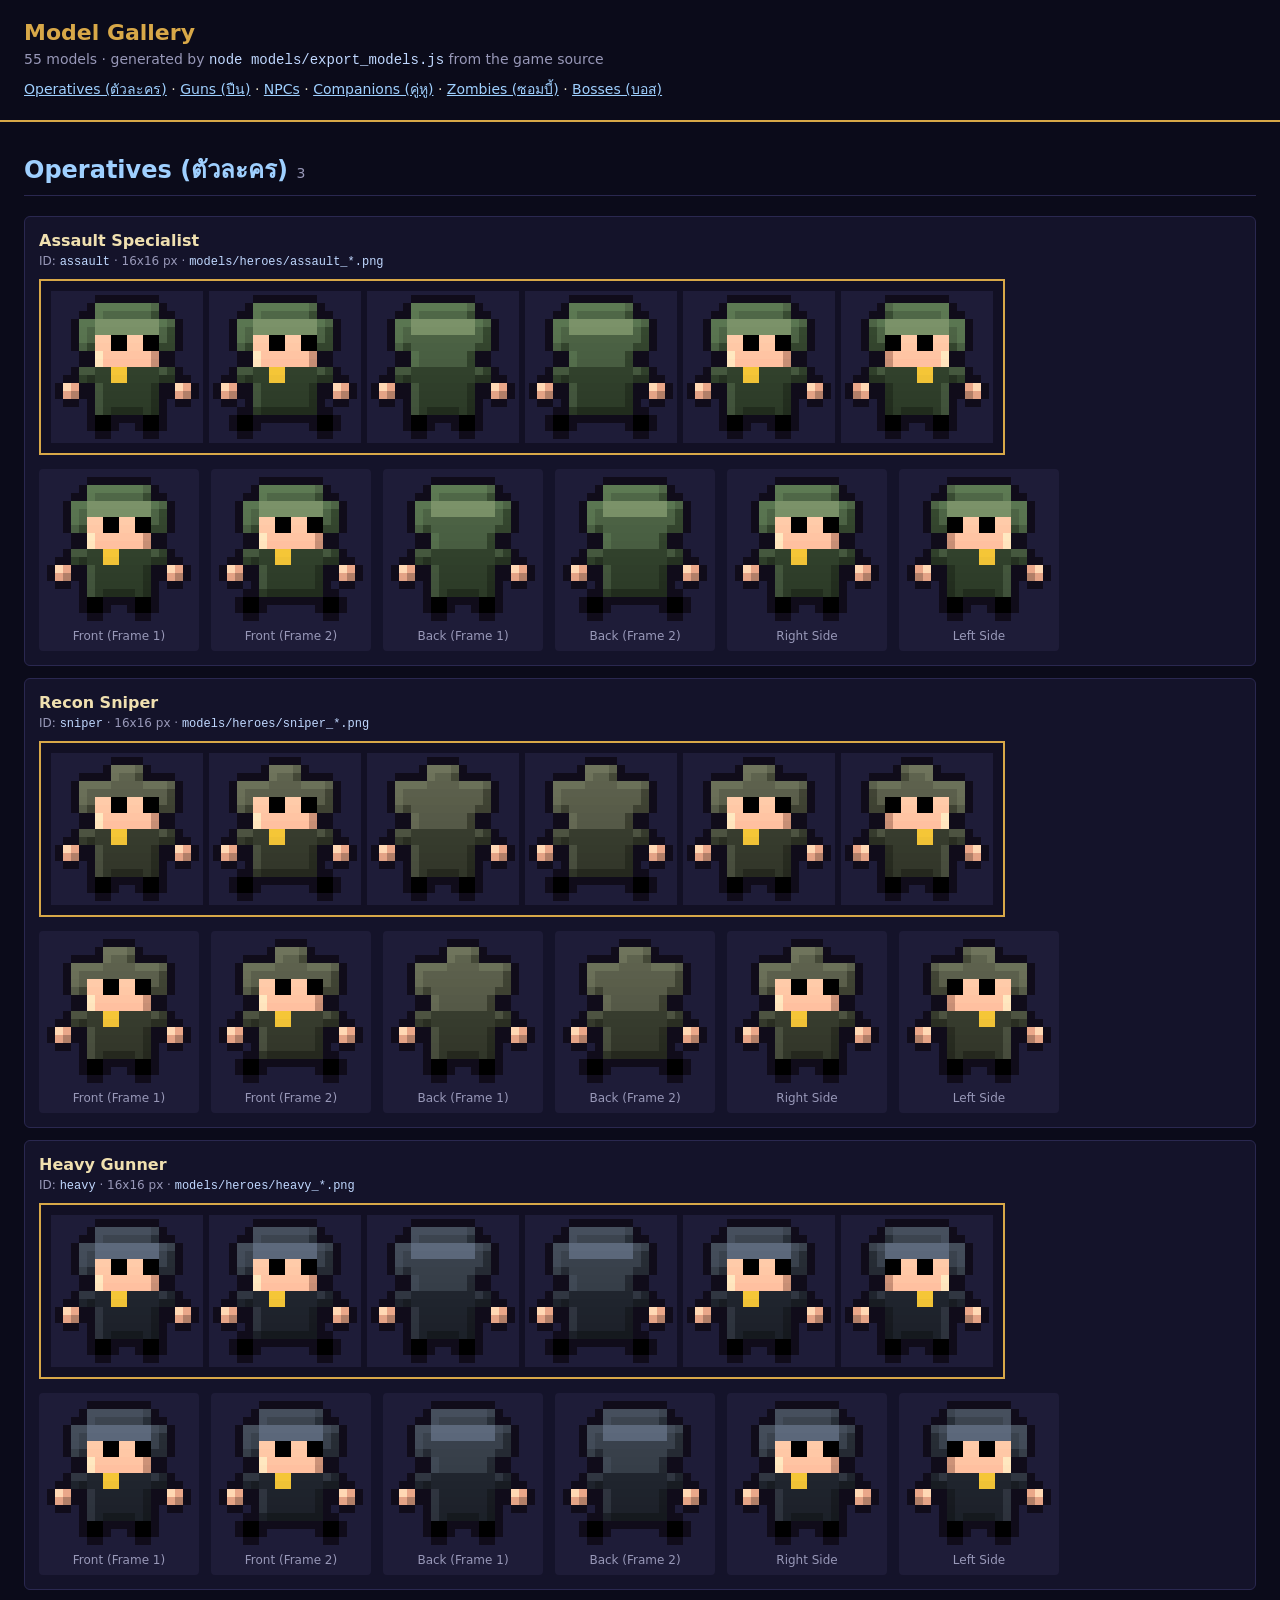
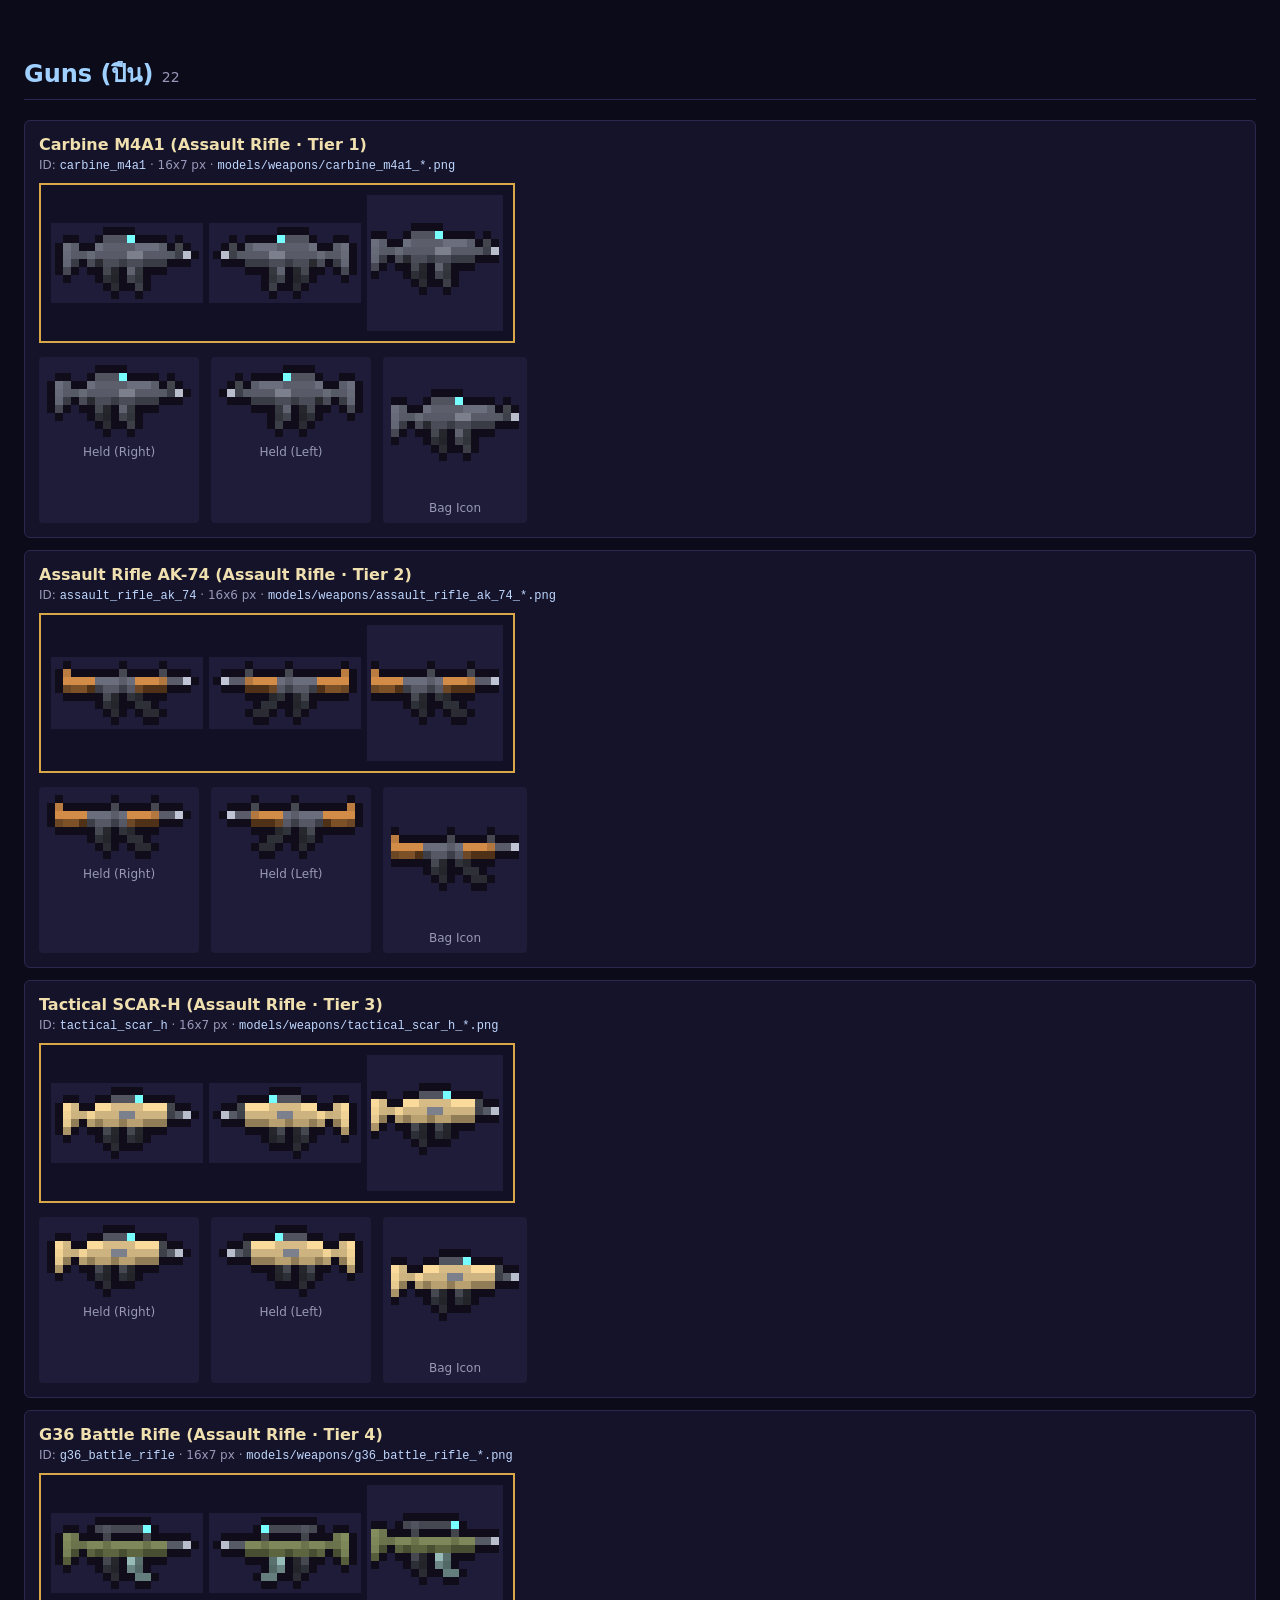
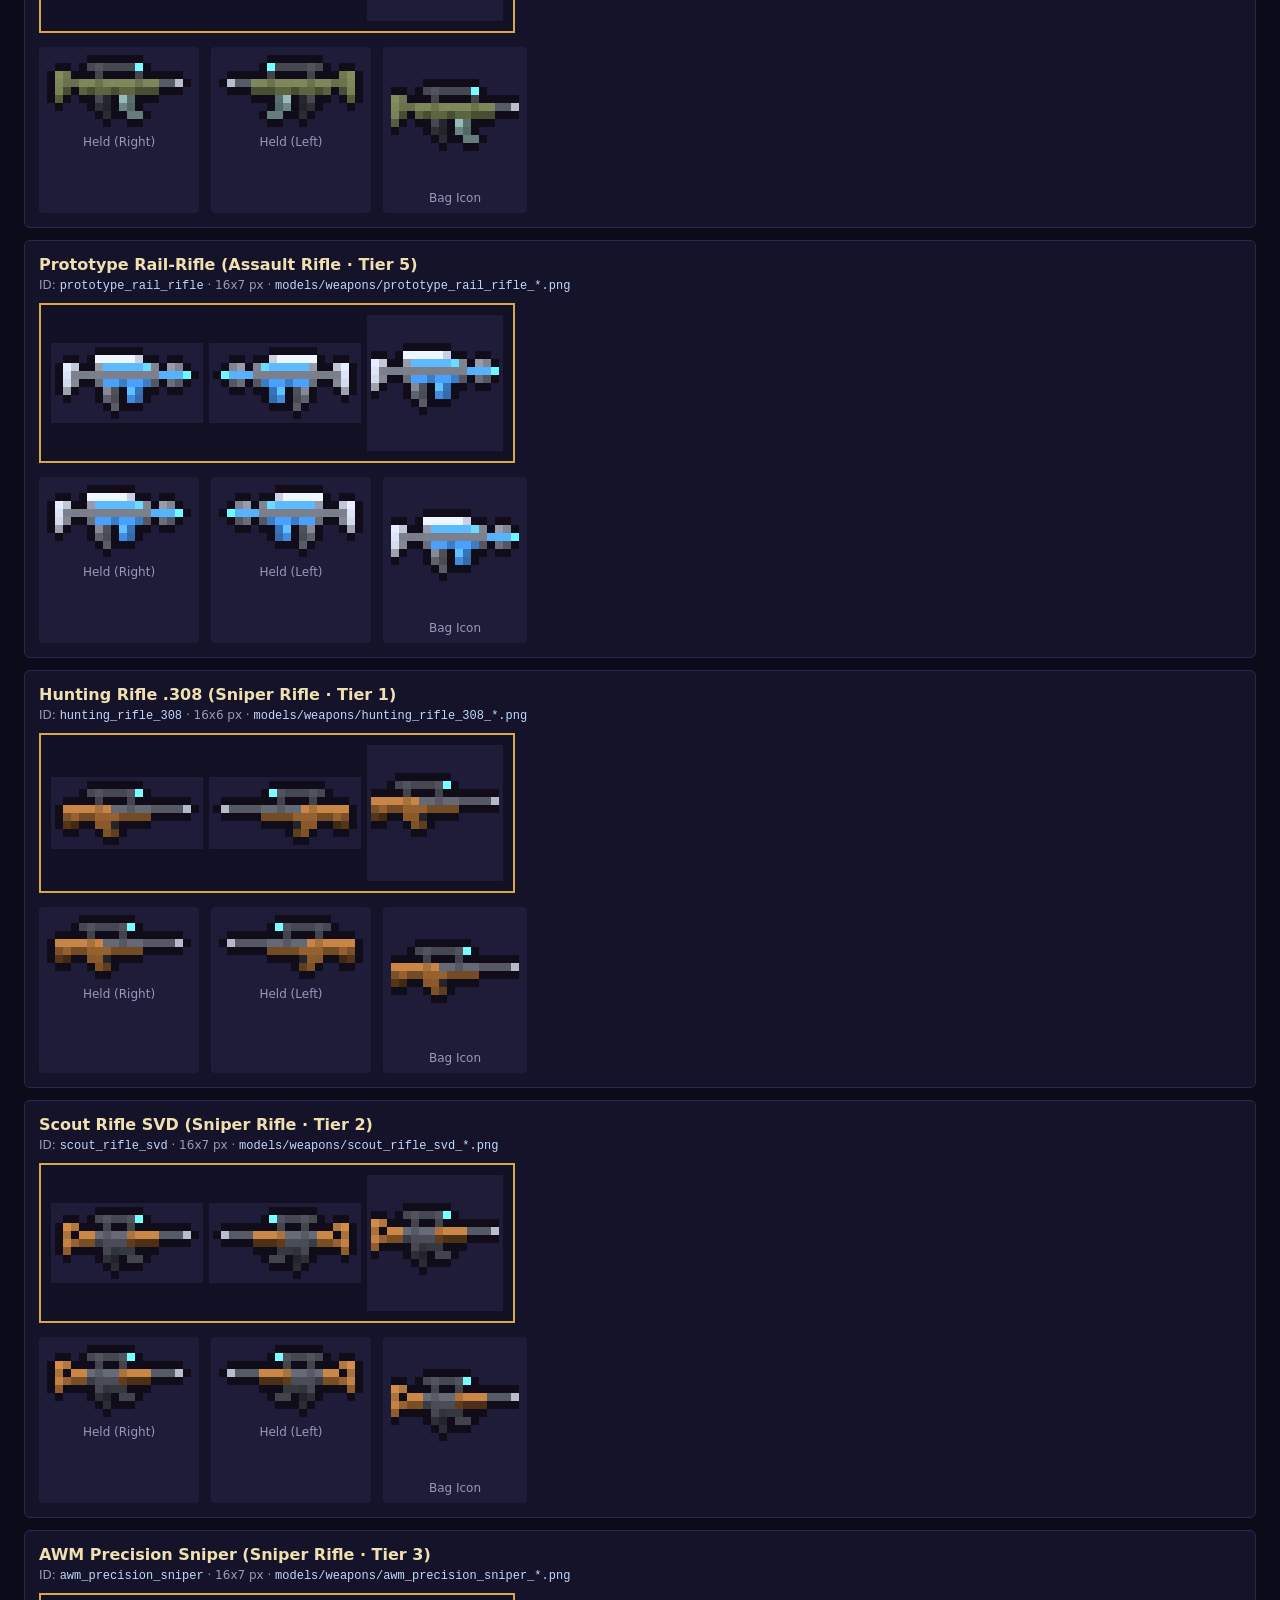
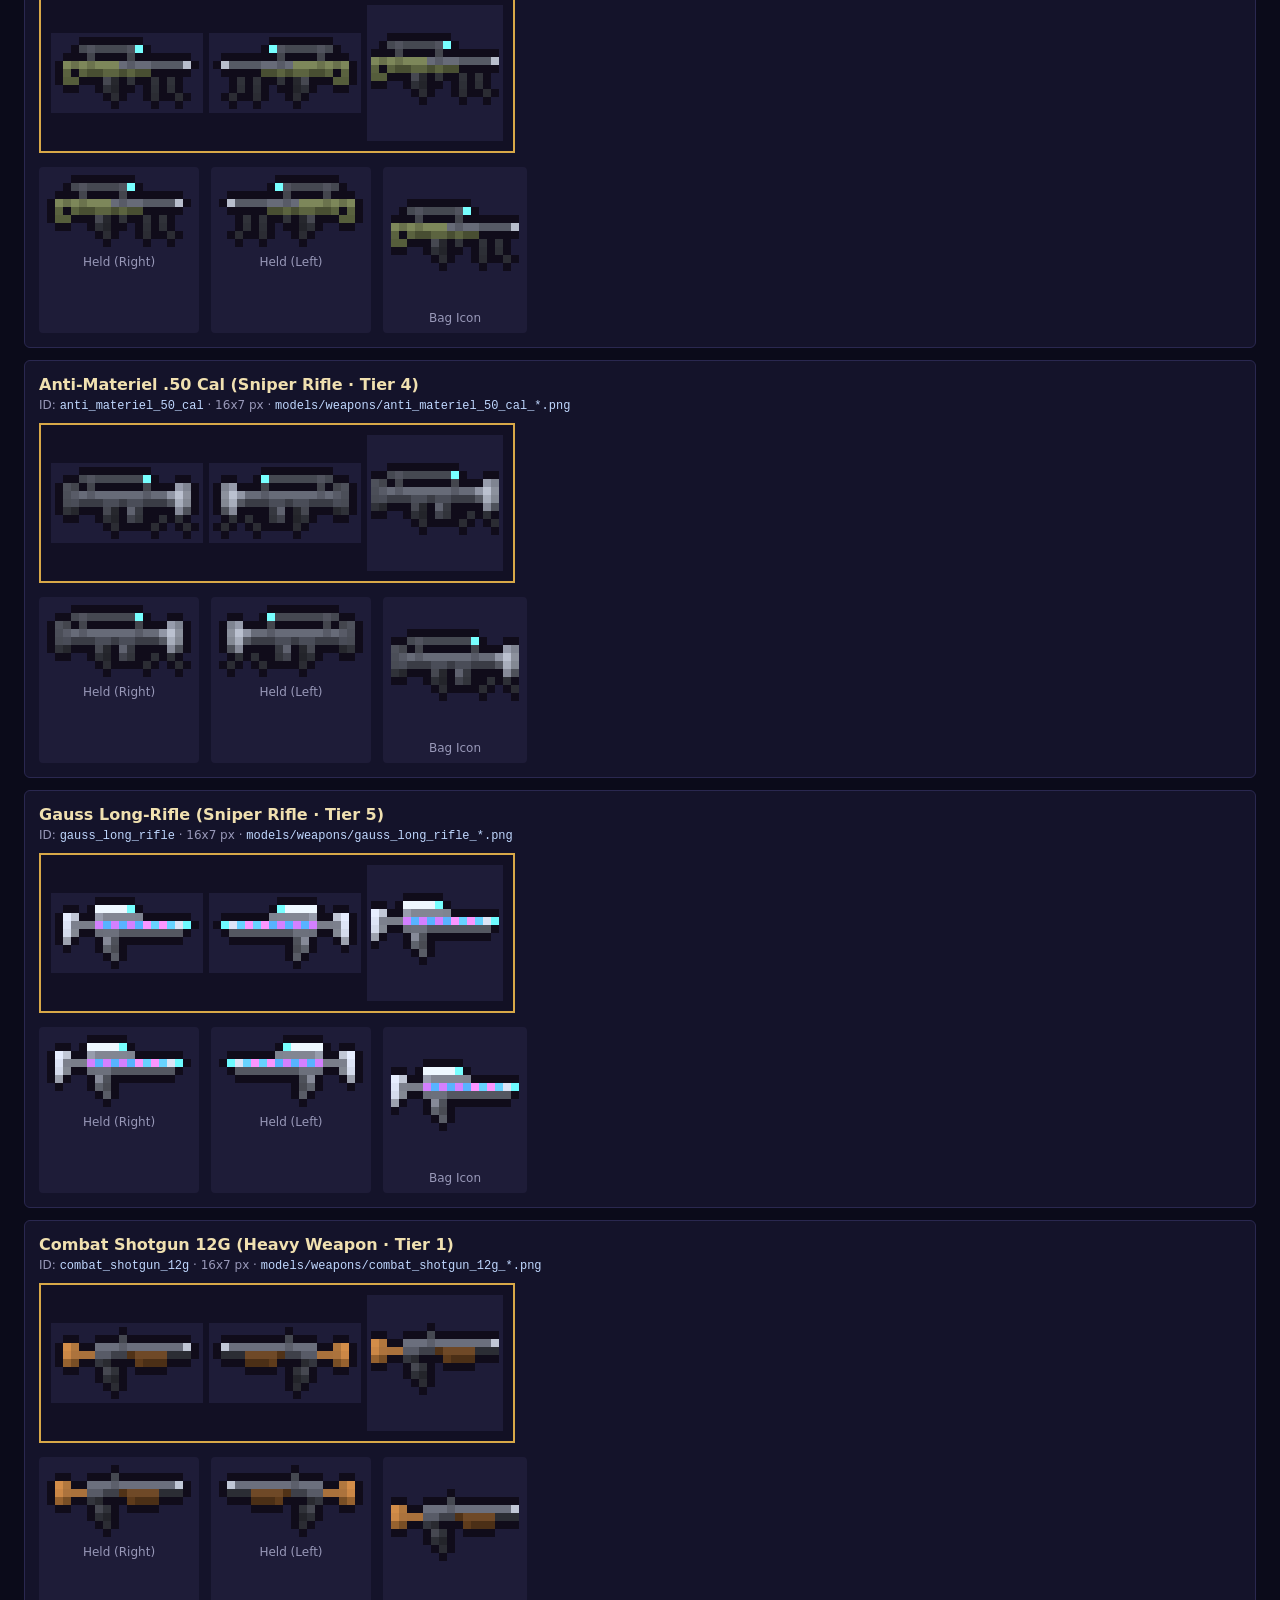
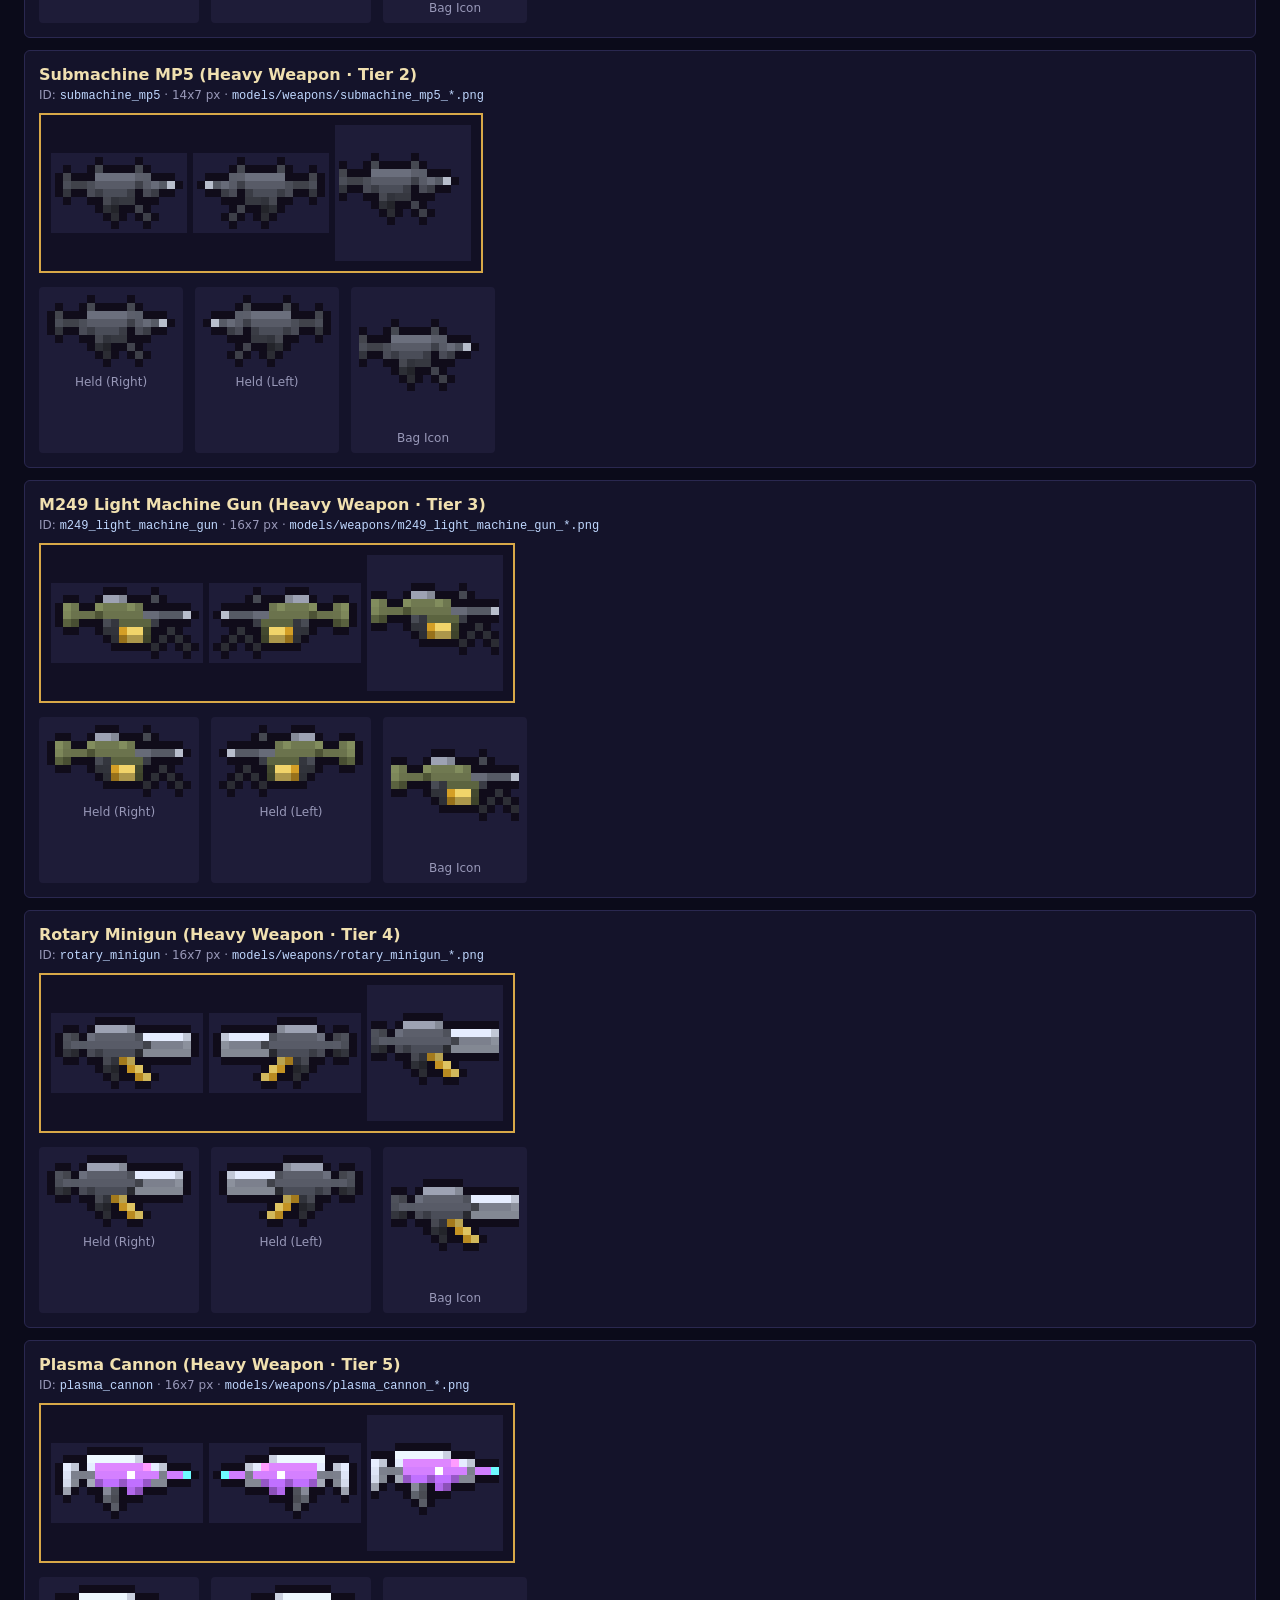
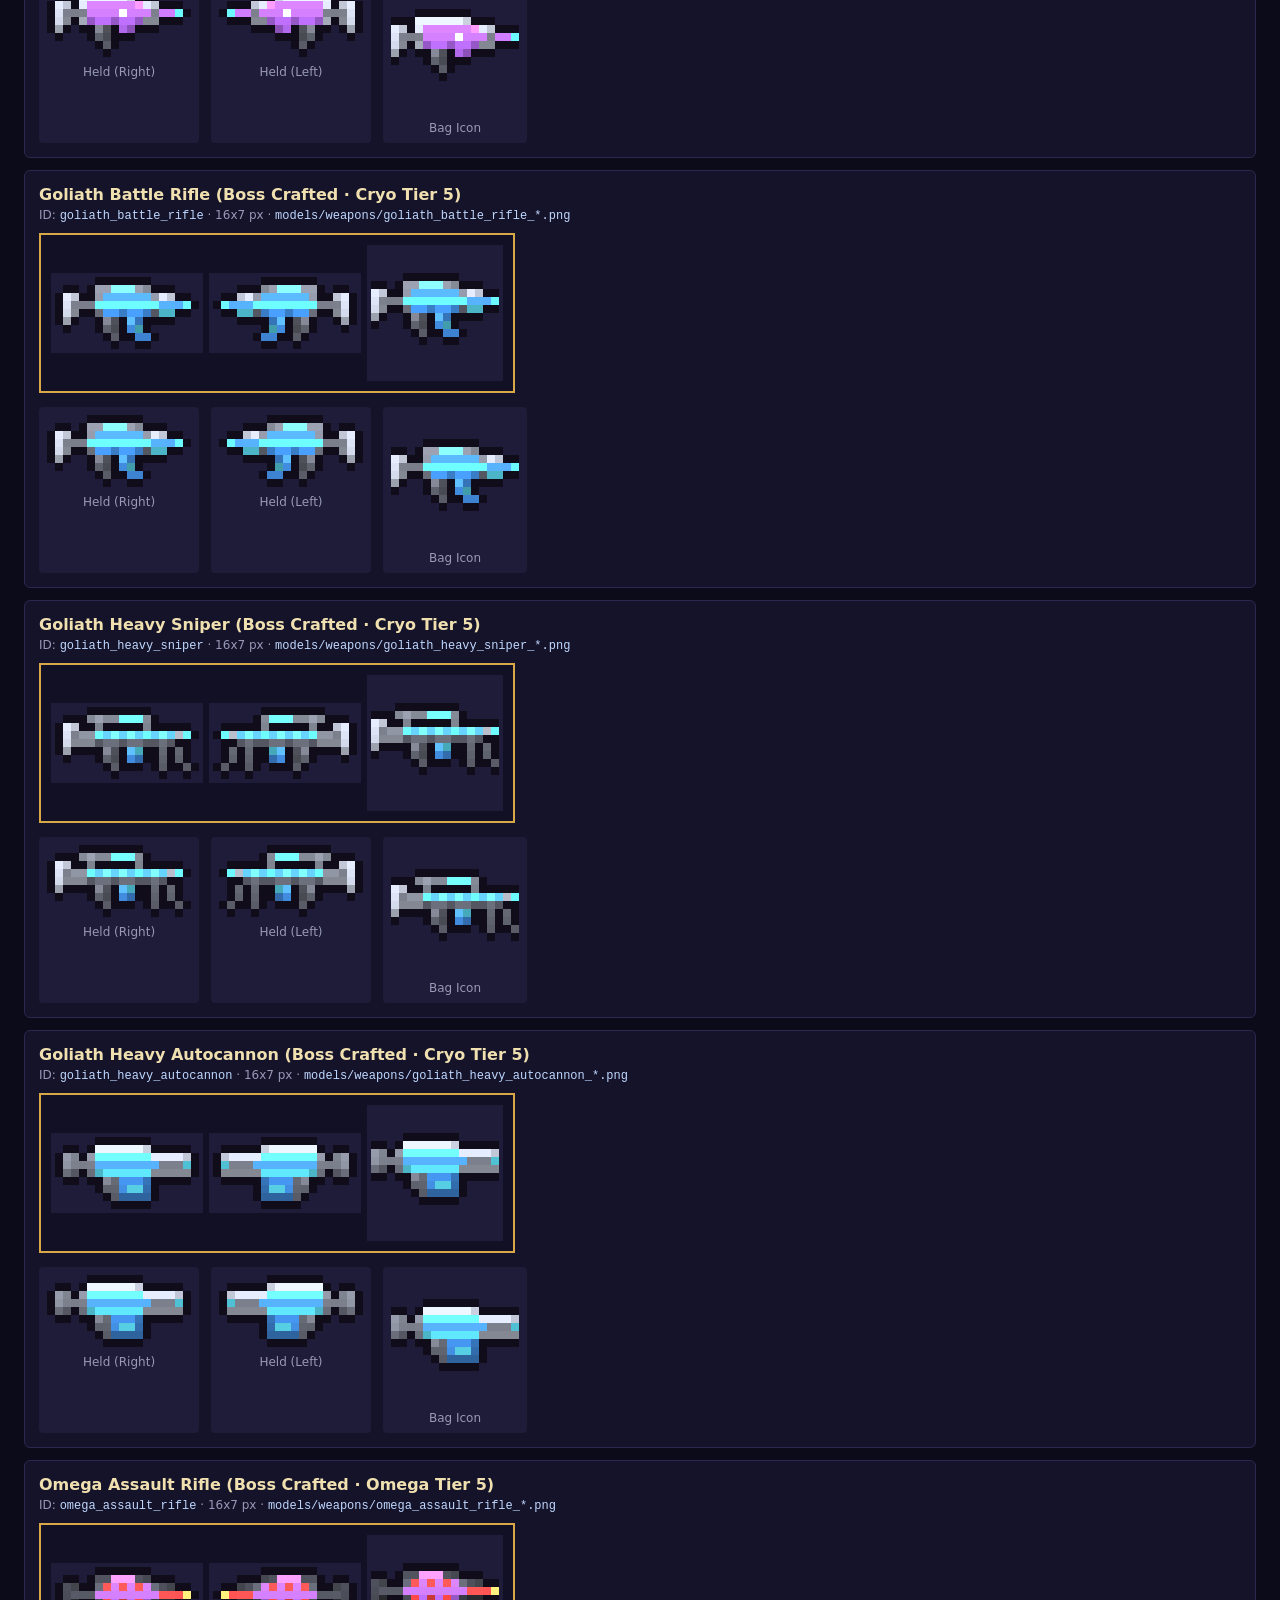
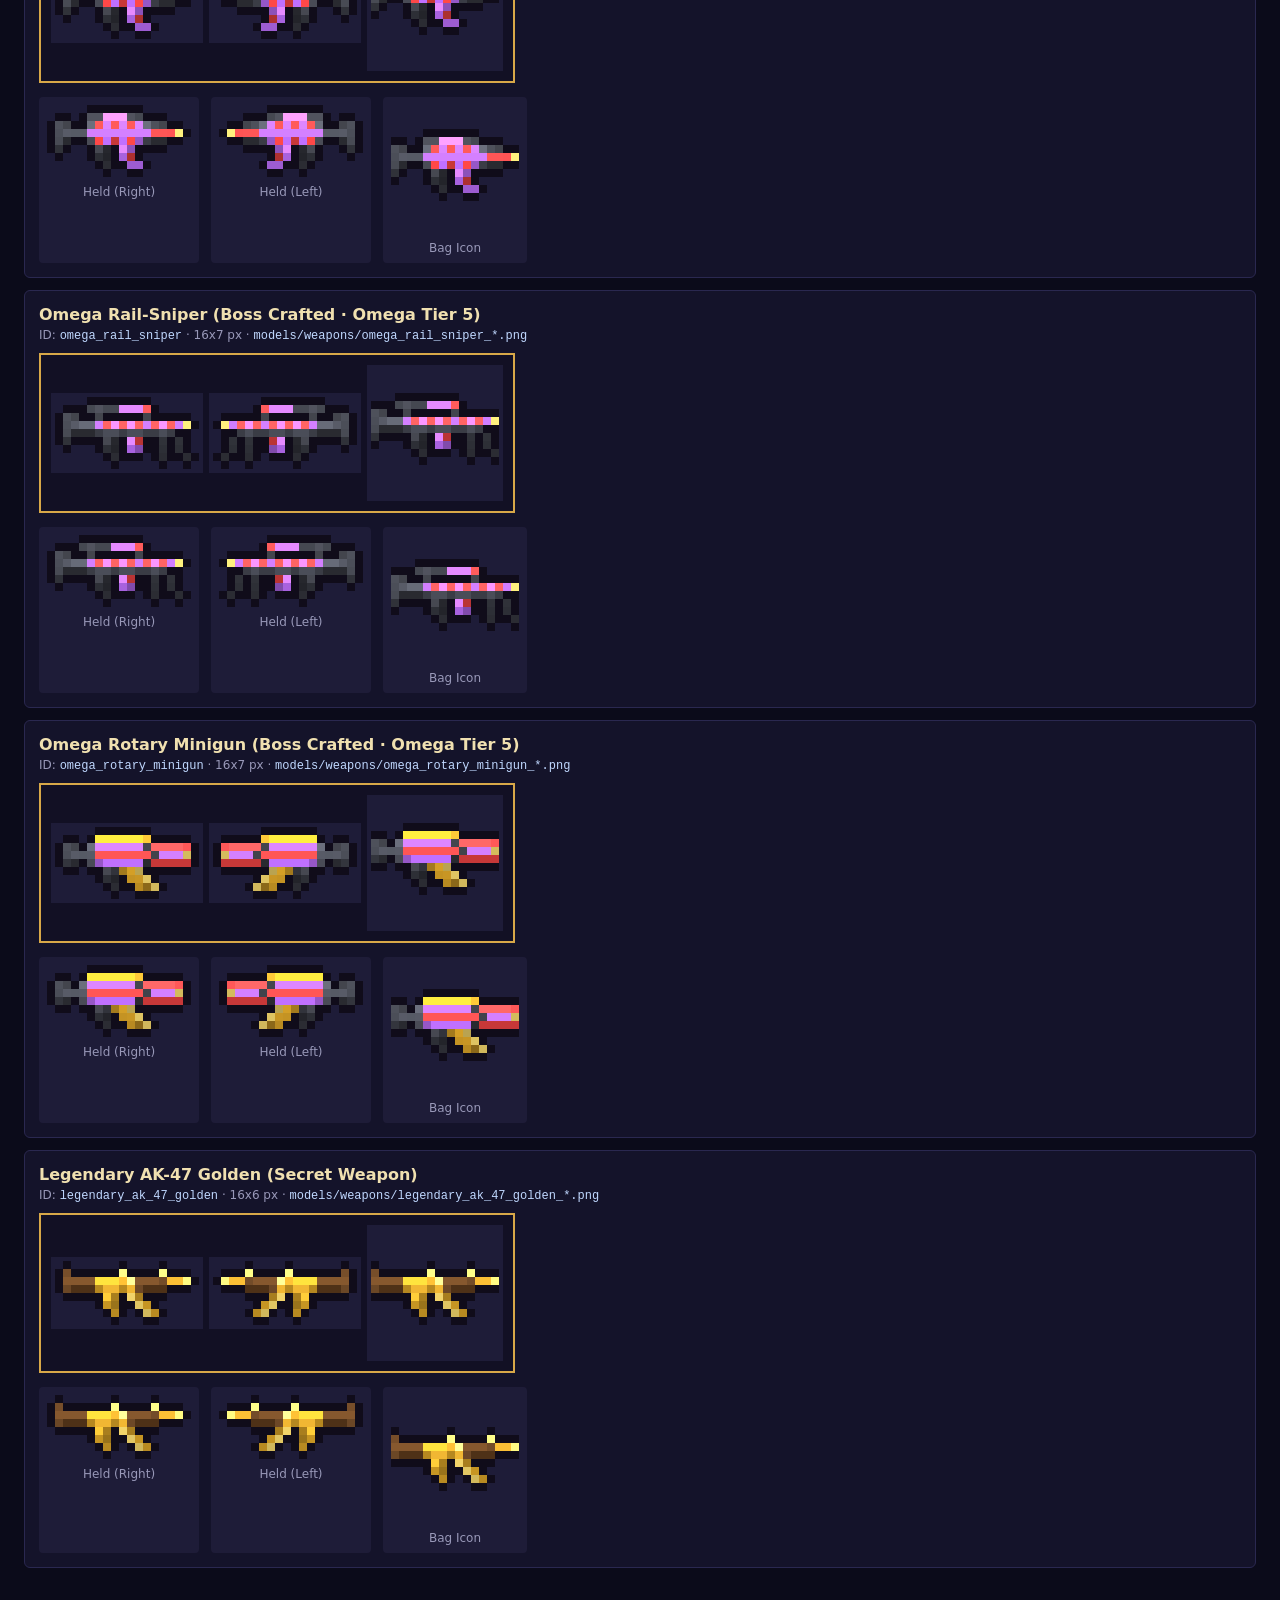
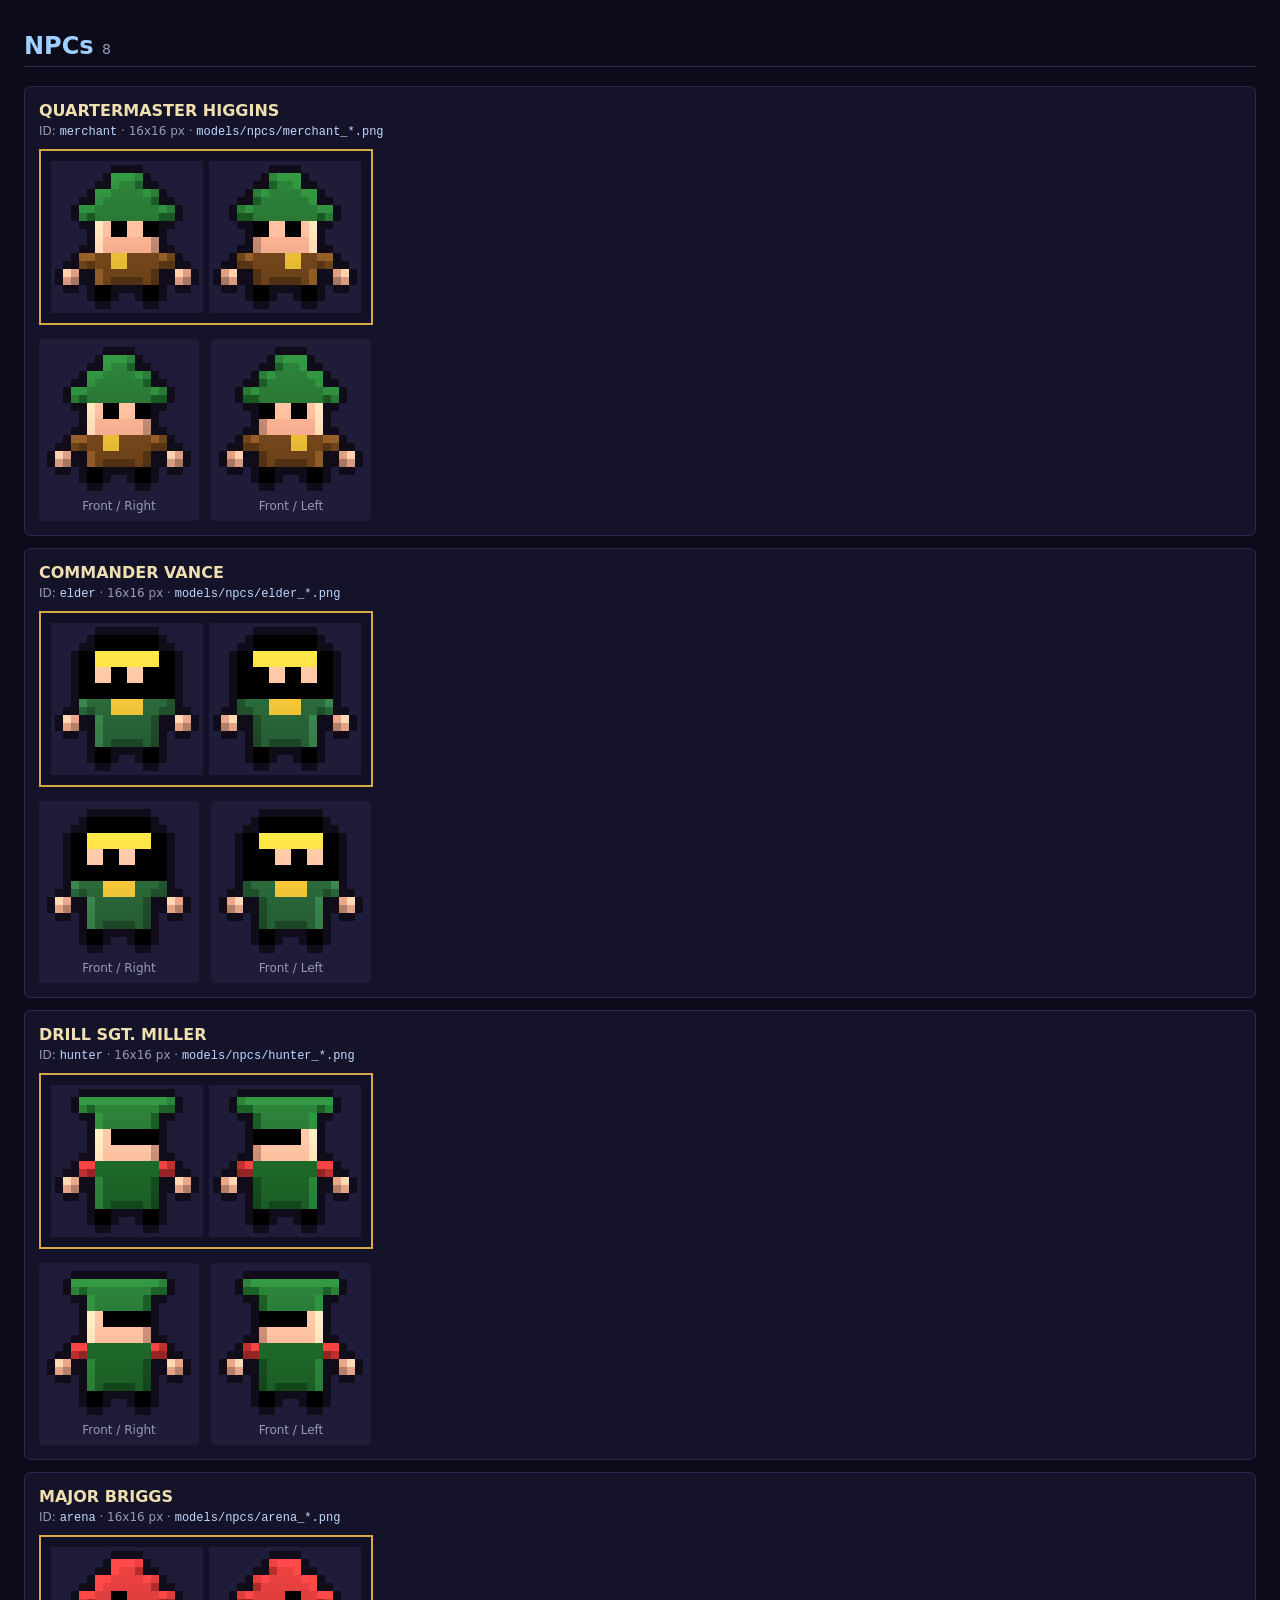
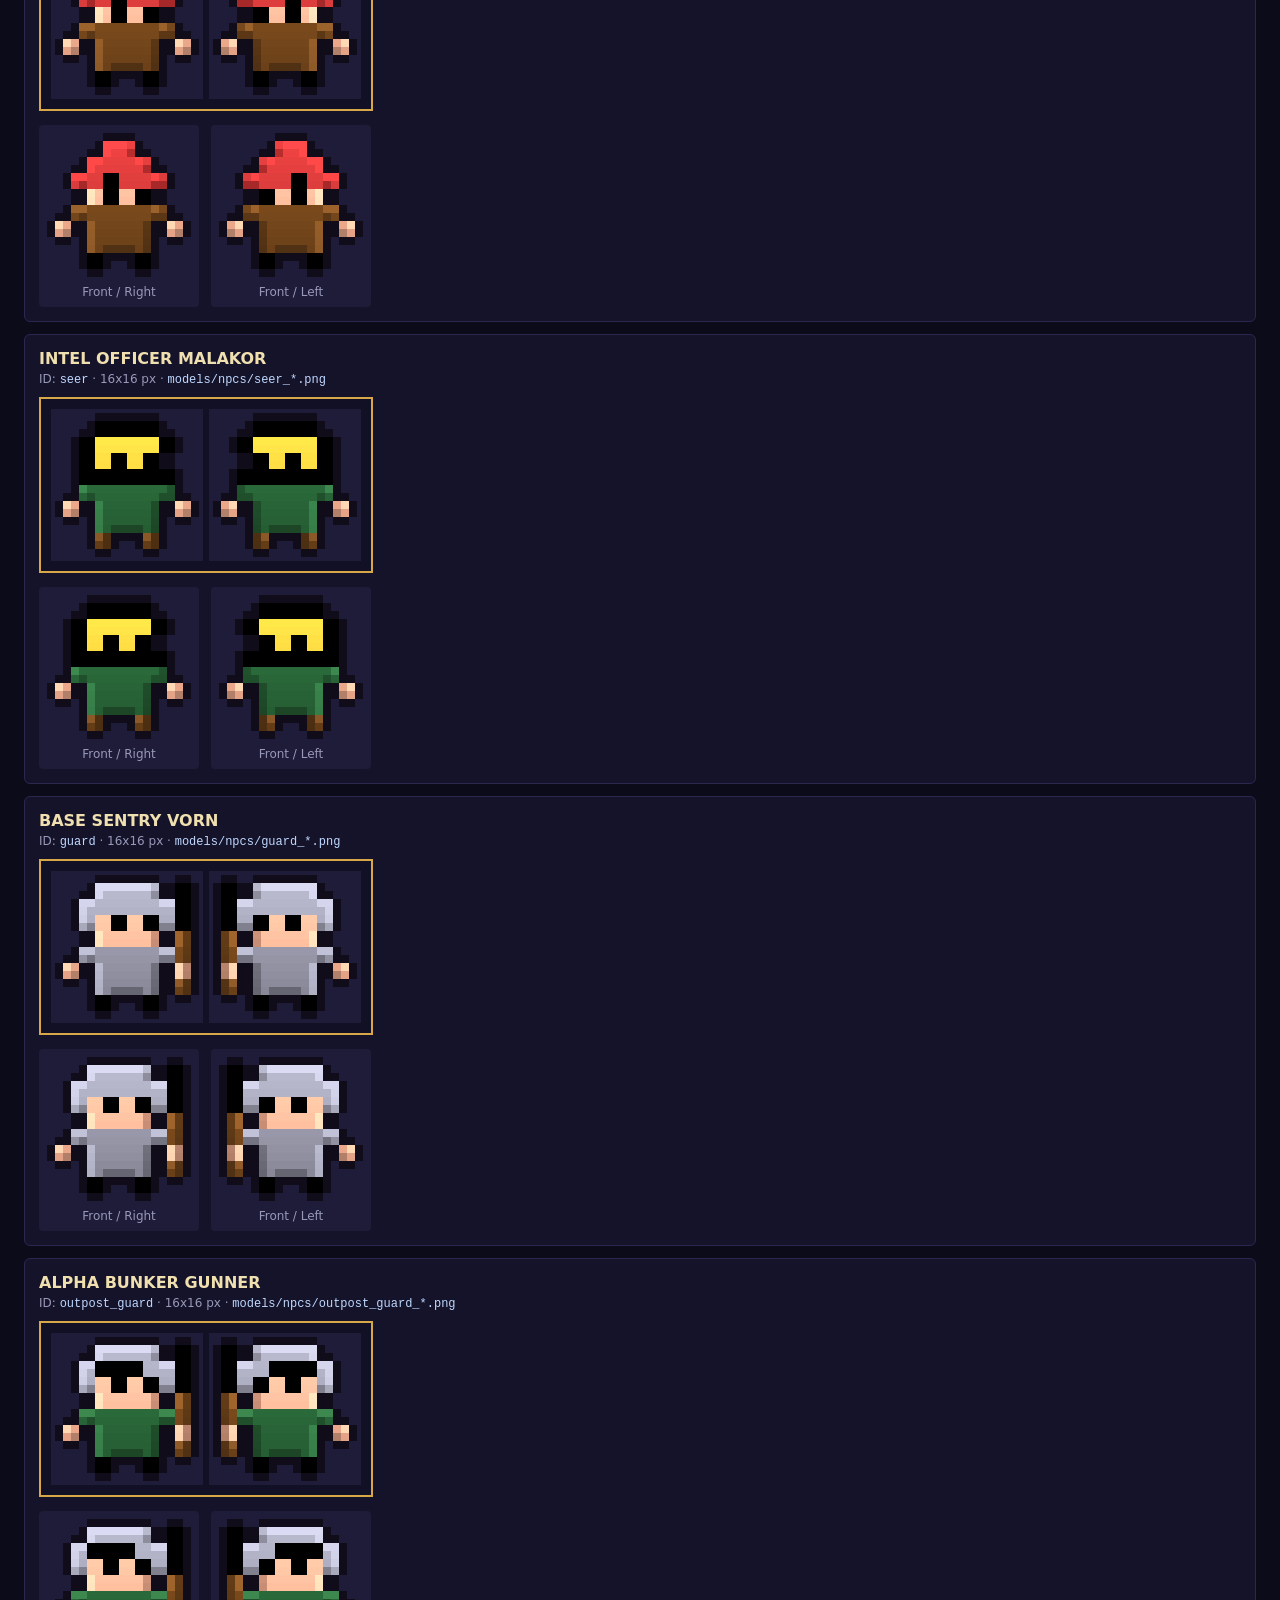
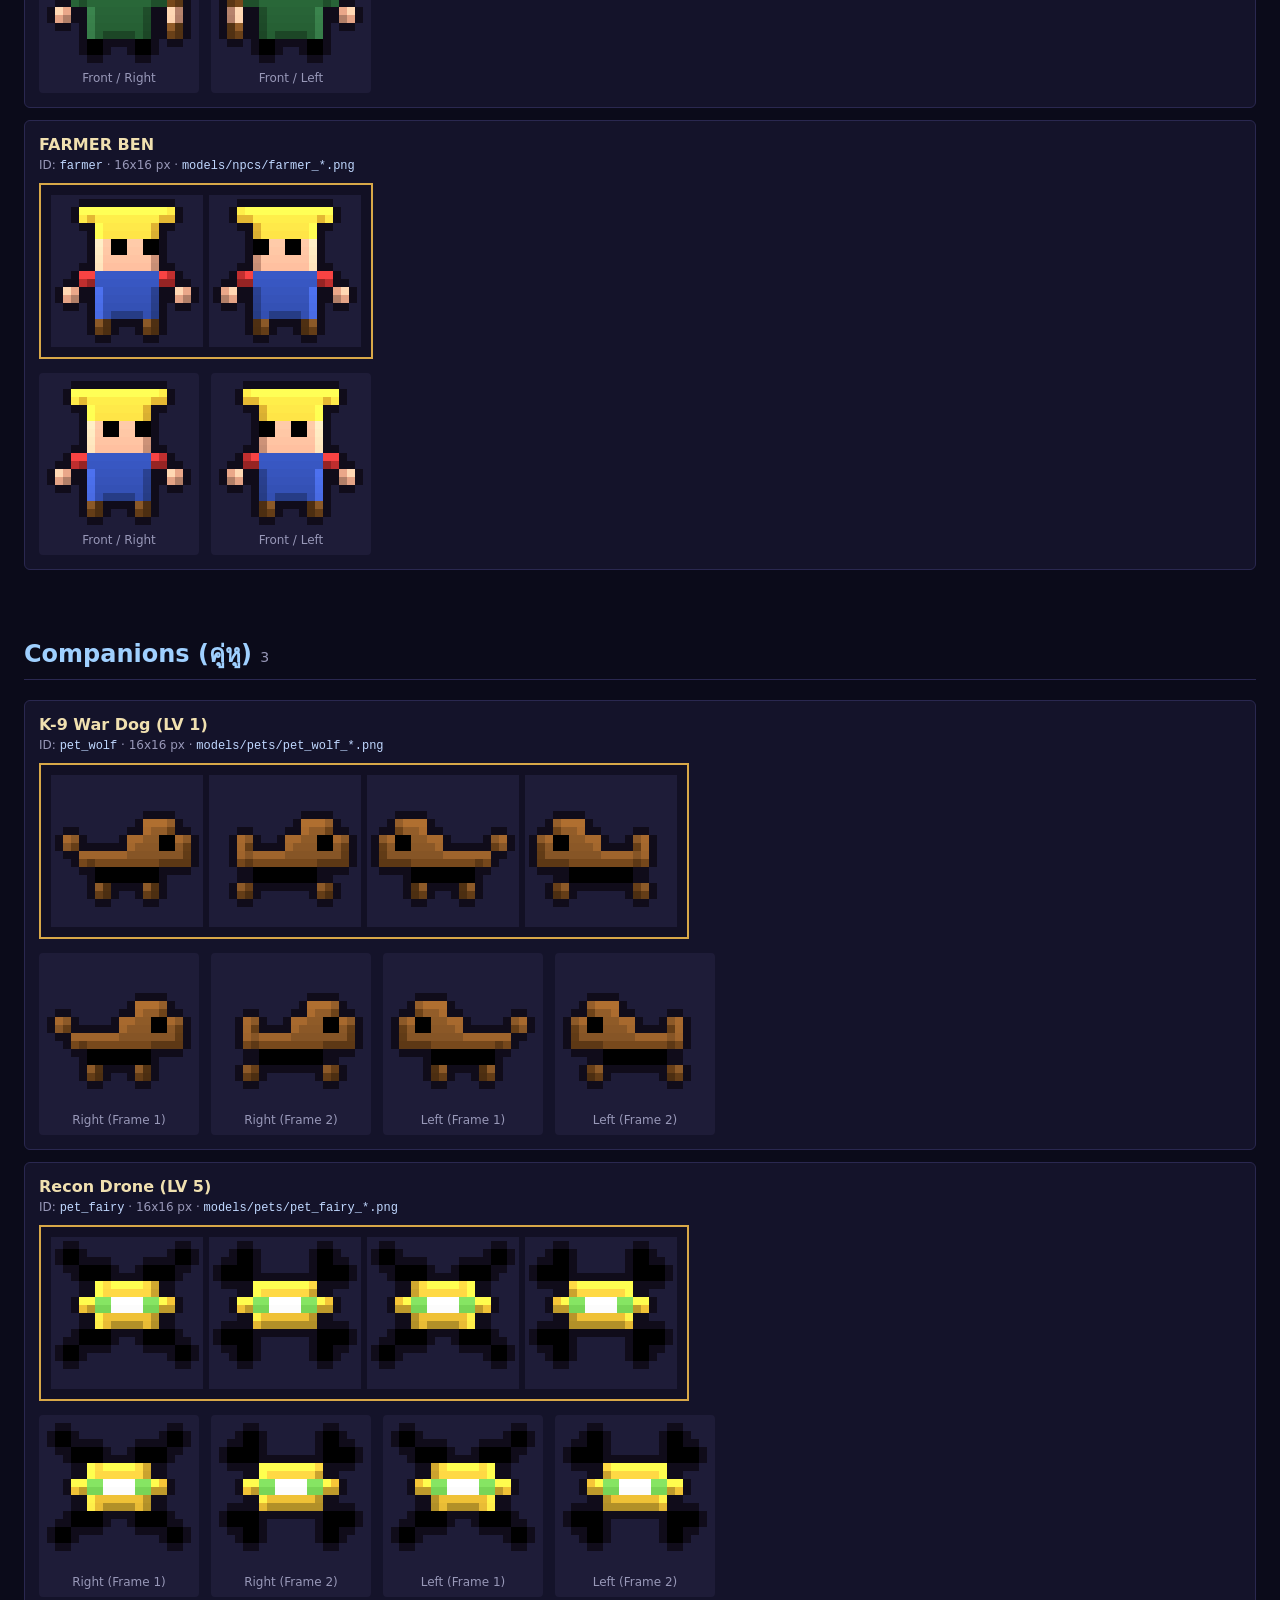
==== commit 07bd1228: "Expand FOB Ironvale and its raid defences World and base - World grows 50 tiles west (WW 210, OX shi" ====
--- a/models/index.html
+++ b/models/index.html
@@ -2,843 +2,620 @@
 <html lang="th">
 <head>
 <meta charset="utf-8">
-<title>Ironvale — Character & Boss Model Gallery (All Angles)</title>
-<link href="https://fonts.googleapis.com/css2?family=Press+Start+2P&family=Chakra+Petch:wght@400;600;700&display=swap" rel="stylesheet">
+<meta name="viewport" content="width=device-width,initial-scale=1">
+<title>Model Gallery</title>
 <style>
-  body { background:#0c0b1c; color:#f0e8d0; font-family:'Chakra Petch', sans-serif; margin:0; padding:24px 32px; }
-  h1 { font-family:'Press Start 2P', monospace; color:#f8c838; font-size:20px; text-align:center; margin-bottom:8px; }
-  p.sub { text-align:center; color:#a0a8d0; margin-top:0; margin-bottom:28px; }
-  h2 { color:#f8c838; border-bottom:2px solid #3a365e; padding-bottom:6px; margin-top:32px; }
-  .grid { display:grid; grid-template-columns:repeat(auto-fill, minmax(340px, 1fr)); gap:16px; }
-  .card { background:#161430; border:2px solid #4a4670; border-radius:8px; padding:14px; }
-  .card h3 { margin:0 0 4px 0; color:#fff; font-size:17px; }
-  .card .meta { color:#9098c8; font-size:13px; margin-bottom:10px; }
-  .angles { display:flex; flex-wrap:wrap; gap:10px; align-items:center; justify-content:center; background:#100e24; padding:12px; border-radius:6px; border:1px solid #2c284c; }
-  .angle-box { text-align:center; }
-  .angle-box img { image-rendering:pixelated; display:block; margin:0 auto 4px auto; }
-  .angle-box span { font-size:11px; color:#b0b4d8; display:block; }
+  body{margin:0;background:#0b0b1a;color:#e8e0c8;font-family:system-ui,"Segoe UI",Tahoma,sans-serif}
+  header{padding:20px 24px;border-bottom:2px solid #d8a848}
+  h1{margin:0 0 6px;color:#d8a848;font-size:22px} header p{margin:0;color:#9898b8;font-size:14px}
+  nav{margin-top:10px;font-size:14px} nav a{color:#9fd0ff}
+  section{padding:8px 24px 24px} h2{color:#9fd0ff;border-bottom:1px solid #2a2850;padding-bottom:6px}
+  h2 span{color:#9898b8;font-size:14px;font-weight:normal}
+  .card{background:#14132a;border:1px solid #2a2850;border-radius:6px;padding:14px;margin:12px 0}
+  .card h3{margin:0 0 4px;color:#f0e0b0;font-size:16px} .meta{color:#9898b8;font-size:12px;margin-bottom:10px}
+  code{color:#c0d8ff}
+  img{image-rendering:pixelated;max-width:100%}
+  .views{display:flex;flex-wrap:wrap;gap:12px;margin-top:10px}
+  figure{margin:0;background:#1e1c38;padding:8px;border-radius:4px;text-align:center}
+  figcaption{font-size:12px;color:#9898b8;margin-top:4px}
 </style>
 </head>
 <body>
-  <h1>IRONVALE — 3D/PIXEL CHARACTER MODELS (29 TOTAL)</h1>
-  <p class="sub">รวมโมเดลตัวละครทุกตัวในเกม (29 ตัว) พร้อมภาพแยกทุกมุมและทุกเฟรมอนิเมชัน</p>
-  
-    <h2>1. ตัวละครผู้เล่น (Playable Heroes — 3 อาชีพ · ครบ 4 ทิศทาง + เฟรมเดิน)</h2>
-    <div class="grid">
-      
-        <div class="card">
-          <h3>Knight (อัศวิน)</h3>
-          <div class="meta">ID: <code>knight</code> · ขนาด: 16x16 px (8x8 grid) · ไฟล์: <code>models/heroes/knight_*.png</code></div>
-          <div class="angles">
-            
-              <div class="angle-box">
-                <img src="heroes/knight_front_1.png" alt="Front (Idle/Walk 1)">
-                <span>Front (Idle/Walk 1)</span>
-              </div>
-            
-              <div class="angle-box">
-                <img src="heroes/knight_front_2.png" alt="Front (Walk 2)">
-                <span>Front (Walk 2)</span>
-              </div>
-            
-              <div class="angle-box">
-                <img src="heroes/knight_back_1.png" alt="Back (Idle/Walk 1)">
-                <span>Back (Idle/Walk 1)</span>
-              </div>
-            
-              <div class="angle-box">
-                <img src="heroes/knight_back_2.png" alt="Back (Walk 2)">
-                <span>Back (Walk 2)</span>
-              </div>
-            
-              <div class="angle-box">
-                <img src="heroes/knight_right_1.png" alt="Right Side">
-                <span>Right Side</span>
-              </div>
-            
-              <div class="angle-box">
-                <img src="heroes/knight_left_1.png" alt="Left Side (Flipped)">
-                <span>Left Side (Flipped)</span>
-              </div>
-            
-          </div>
-        </div>
-      
-        <div class="card">
-          <h3>Mage (จอมเวท)</h3>
-          <div class="meta">ID: <code>mage</code> · ขนาด: 16x16 px (8x8 grid) · ไฟล์: <code>models/heroes/mage_*.png</code></div>
-          <div class="angles">
-            
-              <div class="angle-box">
-                <img src="heroes/mage_front_1.png" alt="Front (Idle/Walk 1)">
-                <span>Front (Idle/Walk 1)</span>
-              </div>
-            
-              <div class="angle-box">
-                <img src="heroes/mage_front_2.png" alt="Front (Walk 2)">
-                <span>Front (Walk 2)</span>
-              </div>
-            
-              <div class="angle-box">
-                <img src="heroes/mage_back_1.png" alt="Back (Idle/Walk 1)">
-                <span>Back (Idle/Walk 1)</span>
-              </div>
-            
-              <div class="angle-box">
-                <img src="heroes/mage_back_2.png" alt="Back (Walk 2)">
-                <span>Back (Walk 2)</span>
-              </div>
-            
-              <div class="angle-box">
-                <img src="heroes/mage_right_1.png" alt="Right Side">
-                <span>Right Side</span>
-              </div>
-            
-              <div class="angle-box">
-                <img src="heroes/mage_left_1.png" alt="Left Side (Flipped)">
-                <span>Left Side (Flipped)</span>
-              </div>
-            
-          </div>
-        </div>
-      
-        <div class="card">
-          <h3>Ranger (เรนเจอร์)</h3>
-          <div class="meta">ID: <code>ranger</code> · ขนาด: 16x16 px (8x8 grid) · ไฟล์: <code>models/heroes/ranger_*.png</code></div>
-          <div class="angles">
-            
-              <div class="angle-box">
-                <img src="heroes/ranger_front_1.png" alt="Front (Idle/Walk 1)">
-                <span>Front (Idle/Walk 1)</span>
-              </div>
-            
-              <div class="angle-box">
-                <img src="heroes/ranger_front_2.png" alt="Front (Walk 2)">
-                <span>Front (Walk 2)</span>
-              </div>
-            
-              <div class="angle-box">
-                <img src="heroes/ranger_back_1.png" alt="Back (Idle/Walk 1)">
-                <span>Back (Idle/Walk 1)</span>
-              </div>
-            
-              <div class="angle-box">
-                <img src="heroes/ranger_back_2.png" alt="Back (Walk 2)">
-                <span>Back (Walk 2)</span>
-              </div>
-            
-              <div class="angle-box">
-                <img src="heroes/ranger_right_1.png" alt="Right Side">
-                <span>Right Side</span>
-              </div>
-            
-              <div class="angle-box">
-                <img src="heroes/ranger_left_1.png" alt="Left Side (Flipped)">
-                <span>Left Side (Flipped)</span>
-              </div>
-            
-          </div>
-        </div>
-      
-    </div>
-  
-    <h2>2. ตัวละคร NPC ในหมู่บ้าน (Village NPCs — 5 ตัวละคร)</h2>
-    <div class="grid">
-      
-        <div class="card">
-          <h3>Merchant (พ่อค้า)</h3>
-          <div class="meta">ID: <code>merchant</code> · ขนาด: 16x16 px (8x8 grid) · ไฟล์: <code>models/npcs/merchant_*.png</code></div>
-          <div class="angles">
-            
-              <div class="angle-box">
-                <img src="npcs/merchant_front_right.png" alt="Front / Right">
-                <span>Front / Right</span>
-              </div>
-            
-              <div class="angle-box">
-                <img src="npcs/merchant_front_left.png" alt="Front / Left">
-                <span>Front / Left</span>
-              </div>
-            
-          </div>
-        </div>
-      
-        <div class="card">
-          <h3>Elder Brann (ผู้เฒ่าแบรนน์)</h3>
-          <div class="meta">ID: <code>elder</code> · ขนาด: 16x16 px (8x8 grid) · ไฟล์: <code>models/npcs/elder_*.png</code></div>
-          <div class="angles">
-            
-              <div class="angle-box">
-                <img src="npcs/elder_front_right.png" alt="Front / Right">
-                <span>Front / Right</span>
-              </div>
-            
-              <div class="angle-box">
-                <img src="npcs/elder_front_left.png" alt="Front / Left">
-                <span>Front / Left</span>
-              </div>
-            
-          </div>
-        </div>
-      
-        <div class="card">
-          <h3>Mira the Hunter (มิร่านักล่า)</h3>
-          <div class="meta">ID: <code>hunter</code> · ขนาด: 16x16 px (8x8 grid) · ไฟล์: <code>models/npcs/hunter_*.png</code></div>
-          <div class="angles">
-            
-              <div class="angle-box">
-                <img src="npcs/hunter_front_right.png" alt="Front / Right">
-                <span>Front / Right</span>
-              </div>
-            
-              <div class="angle-box">
-                <img src="npcs/hunter_front_left.png" alt="Front / Left">
-                <span>Front / Left</span>
-              </div>
-            
-          </div>
-        </div>
-      
-        <div class="card">
-          <h3>Captain Vorn / Guard (ทหารยาม)</h3>
-          <div class="meta">ID: <code>guard</code> · ขนาด: 16x16 px (8x8 grid) · ไฟล์: <code>models/npcs/guard_*.png</code></div>
-          <div class="angles">
-            
-              <div class="angle-box">
-                <img src="npcs/guard_front_right.png" alt="Front / Right">
-                <span>Front / Right</span>
-              </div>
-            
-              <div class="angle-box">
-                <img src="npcs/guard_front_left.png" alt="Front / Left">
-                <span>Front / Left</span>
-              </div>
-            
-          </div>
-        </div>
-      
-        <div class="card">
-          <h3>Arena Master (ผู้คุมลานประลอง)</h3>
-          <div class="meta">ID: <code>arena</code> · ขนาด: 16x16 px (8x8 grid) · ไฟล์: <code>models/npcs/arena_*.png</code></div>
-          <div class="angles">
-            
-              <div class="angle-box">
-                <img src="npcs/arena_front_right.png" alt="Front / Right">
-                <span>Front / Right</span>
-              </div>
-            
-              <div class="angle-box">
-                <img src="npcs/arena_front_left.png" alt="Front / Left">
-                <span>Front / Left</span>
-              </div>
-            
-          </div>
-        </div>
-      
-    </div>
-  
-    <h2>3. สัตว์เลี้ยงคู่หู (Companion Pets — 3 ตัวละคร)</h2>
-    <div class="grid">
-      
-        <div class="card">
-          <h3>Wolf Pup (ลูกหมาป่าคู่หู - LV 1)</h3>
-          <div class="meta">ID: <code>pet_wolf</code> · ขนาด: 16x16 px (8x8 grid) · ไฟล์: <code>models/pets/pet_wolf_*.png</code></div>
-          <div class="angles">
-            
-              <div class="angle-box">
-                <img src="pets/pet_wolf_right_1.png" alt="Right (Frame 1)">
-                <span>Right (Frame 1)</span>
-              </div>
-            
-              <div class="angle-box">
-                <img src="pets/pet_wolf_right_2.png" alt="Right (Frame 2)">
-                <span>Right (Frame 2)</span>
-              </div>
-            
-              <div class="angle-box">
-                <img src="pets/pet_wolf_left_1.png" alt="Left (Frame 1)">
-                <span>Left (Frame 1)</span>
-              </div>
-            
-              <div class="angle-box">
-                <img src="pets/pet_wolf_left_2.png" alt="Left (Frame 2)">
-                <span>Left (Frame 2)</span>
-              </div>
-            
-          </div>
-        </div>
-      
-        <div class="card">
-          <h3>Spirit Fairy (แฟรี่วิญญาณ - LV 5)</h3>
-          <div class="meta">ID: <code>pet_fairy</code> · ขนาด: 16x16 px (8x8 grid) · ไฟล์: <code>models/pets/pet_fairy_*.png</code></div>
-          <div class="angles">
-            
-              <div class="angle-box">
-                <img src="pets/pet_fairy_right_1.png" alt="Right (Frame 1)">
-                <span>Right (Frame 1)</span>
-              </div>
-            
-              <div class="angle-box">
-                <img src="pets/pet_fairy_right_2.png" alt="Right (Frame 2)">
-                <span>Right (Frame 2)</span>
-              </div>
-            
-              <div class="angle-box">
-                <img src="pets/pet_fairy_left_1.png" alt="Left (Frame 1)">
-                <span>Left (Frame 1)</span>
-              </div>
-            
-              <div class="angle-box">
-                <img src="pets/pet_fairy_left_2.png" alt="Left (Frame 2)">
-                <span>Left (Frame 2)</span>
-              </div>
-            
-          </div>
-        </div>
-      
-        <div class="card">
-          <h3>Frost Hatchling (ลูกมังกรน้ำแข็ง - LV 9)</h3>
-          <div class="meta">ID: <code>pet_wyrm</code> · ขนาด: 16x16 px (8x8 grid) · ไฟล์: <code>models/pets/pet_wyrm_*.png</code></div>
-          <div class="angles">
-            
-              <div class="angle-box">
-                <img src="pets/pet_wyrm_right_1.png" alt="Right (Frame 1)">
-                <span>Right (Frame 1)</span>
-              </div>
-            
-              <div class="angle-box">
-                <img src="pets/pet_wyrm_right_2.png" alt="Right (Frame 2)">
-                <span>Right (Frame 2)</span>
-              </div>
-            
-              <div class="angle-box">
-                <img src="pets/pet_wyrm_left_1.png" alt="Left (Frame 1)">
-                <span>Left (Frame 1)</span>
-              </div>
-            
-              <div class="angle-box">
-                <img src="pets/pet_wyrm_left_2.png" alt="Left (Frame 2)">
-                <span>Left (Frame 2)</span>
-              </div>
-            
-          </div>
-        </div>
-      
-    </div>
-  
-    <h2>4. มอนสเตอร์ทั่วไปและหุ่นซ้อม (Monsters & Dummy — 14 ชนิด)</h2>
-    <div class="grid">
-      
-        <div class="card">
-          <h3>Training Dummy (หุ่นซ้อมหมู่บ้าน)</h3>
-          <div class="meta">ID: <code>dummy</code> · ขนาด: 16x16 px (8x8 grid) · ไฟล์: <code>models/monsters/dummy_*.png</code></div>
-          <div class="angles">
-            
-              <div class="angle-box">
-                <img src="monsters/dummy_right_1.png" alt="Right (Frame 1)">
-                <span>Right (Frame 1)</span>
-              </div>
-            
-              <div class="angle-box">
-                <img src="monsters/dummy_right_2.png" alt="Right (Frame 2)">
-                <span>Right (Frame 2)</span>
-              </div>
-            
-              <div class="angle-box">
-                <img src="monsters/dummy_left_1.png" alt="Left (Frame 1)">
-                <span>Left (Frame 1)</span>
-              </div>
-            
-              <div class="angle-box">
-                <img src="monsters/dummy_left_2.png" alt="Left (Frame 2)">
-                <span>Left (Frame 2)</span>
-              </div>
-            
-          </div>
-        </div>
-      
-        <div class="card">
-          <h3>Slime (สไลม์ - Meadow)</h3>
-          <div class="meta">ID: <code>slime</code> · ขนาด: 16x16 px (8x8 grid) · ไฟล์: <code>models/monsters/slime_*.png</code></div>
-          <div class="angles">
-            
-              <div class="angle-box">
-                <img src="monsters/slime_right_1.png" alt="Right (Frame 1)">
-                <span>Right (Frame 1)</span>
-              </div>
-            
-              <div class="angle-box">
-                <img src="monsters/slime_right_2.png" alt="Right (Frame 2)">
-                <span>Right (Frame 2)</span>
-              </div>
-            
-              <div class="angle-box">
-                <img src="monsters/slime_left_1.png" alt="Left (Frame 1)">
-                <span>Left (Frame 1)</span>
-              </div>
-            
-              <div class="angle-box">
-                <img src="monsters/slime_left_2.png" alt="Left (Frame 2)">
-                <span>Left (Frame 2)</span>
-              </div>
-            
-          </div>
-        </div>
-      
-        <div class="card">
-          <h3>Dire Wolf (หมาป่า - Dark Forest)</h3>
-          <div class="meta">ID: <code>wolf</code> · ขนาด: 16x16 px (8x8 grid) · ไฟล์: <code>models/monsters/wolf_*.png</code></div>
-          <div class="angles">
-            
-              <div class="angle-box">
-                <img src="monsters/wolf_right_1.png" alt="Right (Frame 1)">
-                <span>Right (Frame 1)</span>
-              </div>
-            
-              <div class="angle-box">
-                <img src="monsters/wolf_right_2.png" alt="Right (Frame 2)">
-                <span>Right (Frame 2)</span>
-              </div>
-            
-              <div class="angle-box">
-                <img src="monsters/wolf_left_1.png" alt="Left (Frame 1)">
-                <span>Left (Frame 1)</span>
-              </div>
-            
-              <div class="angle-box">
-                <img src="monsters/wolf_left_2.png" alt="Left (Frame 2)">
-                <span>Left (Frame 2)</span>
-              </div>
-            
-          </div>
-        </div>
-      
-        <div class="card">
-          <h3>Goblin (ก็อบลิน - Dark Forest)</h3>
-          <div class="meta">ID: <code>goblin</code> · ขนาด: 16x16 px (8x8 grid) · ไฟล์: <code>models/monsters/goblin_*.png</code></div>
-          <div class="angles">
-            
-              <div class="angle-box">
-                <img src="monsters/goblin_right_1.png" alt="Right (Frame 1)">
-                <span>Right (Frame 1)</span>
-              </div>
-            
-              <div class="angle-box">
-                <img src="monsters/goblin_right_2.png" alt="Right (Frame 2)">
-                <span>Right (Frame 2)</span>
-              </div>
-            
-              <div class="angle-box">
-                <img src="monsters/goblin_left_1.png" alt="Left (Frame 1)">
-                <span>Left (Frame 1)</span>
-              </div>
-            
-              <div class="angle-box">
-                <img src="monsters/goblin_left_2.png" alt="Left (Frame 2)">
-                <span>Left (Frame 2)</span>
-              </div>
-            
-          </div>
-        </div>
-      
-        <div class="card">
-          <h3>Skeleton (โครงกระดูก - Old Ruins)</h3>
-          <div class="meta">ID: <code>skel</code> · ขนาด: 16x16 px (8x8 grid) · ไฟล์: <code>models/monsters/skel_*.png</code></div>
-          <div class="angles">
-            
-              <div class="angle-box">
-                <img src="monsters/skel_right_1.png" alt="Right (Frame 1)">
-                <span>Right (Frame 1)</span>
-              </div>
-            
-              <div class="angle-box">
-                <img src="monsters/skel_right_2.png" alt="Right (Frame 2)">
-                <span>Right (Frame 2)</span>
-              </div>
-            
-              <div class="angle-box">
-                <img src="monsters/skel_left_1.png" alt="Left (Frame 1)">
-                <span>Left (Frame 1)</span>
-              </div>
-            
-              <div class="angle-box">
-                <img src="monsters/skel_left_2.png" alt="Left (Frame 2)">
-                <span>Left (Frame 2)</span>
-              </div>
-            
-          </div>
-        </div>
-      
-        <div class="card">
-          <h3>Cave Spider (แมงมุมถ้ำ - Crypt)</h3>
-          <div class="meta">ID: <code>spider</code> · ขนาด: 16x16 px (8x8 grid) · ไฟล์: <code>models/monsters/spider_*.png</code></div>
-          <div class="angles">
-            
-              <div class="angle-box">
-                <img src="monsters/spider_right_1.png" alt="Right (Frame 1)">
-                <span>Right (Frame 1)</span>
-              </div>
-            
-              <div class="angle-box">
-                <img src="monsters/spider_right_2.png" alt="Right (Frame 2)">
-                <span>Right (Frame 2)</span>
-              </div>
-            
-              <div class="angle-box">
-                <img src="monsters/spider_left_1.png" alt="Left (Frame 1)">
-                <span>Left (Frame 1)</span>
-              </div>
-            
-              <div class="angle-box">
-                <img src="monsters/spider_left_2.png" alt="Left (Frame 2)">
-                <span>Left (Frame 2)</span>
-              </div>
-            
-          </div>
-        </div>
-      
-        <div class="card">
-          <h3>Bone Knight (อัศวินกระดูก - Crypt)</h3>
-          <div class="meta">ID: <code>bknight</code> · ขนาด: 16x16 px (8x8 grid) · ไฟล์: <code>models/monsters/bknight_*.png</code></div>
-          <div class="angles">
-            
-              <div class="angle-box">
-                <img src="monsters/bknight_right_1.png" alt="Right (Frame 1)">
-                <span>Right (Frame 1)</span>
-              </div>
-            
-              <div class="angle-box">
-                <img src="monsters/bknight_right_2.png" alt="Right (Frame 2)">
-                <span>Right (Frame 2)</span>
-              </div>
-            
-              <div class="angle-box">
-                <img src="monsters/bknight_left_1.png" alt="Left (Frame 1)">
-                <span>Left (Frame 1)</span>
-              </div>
-            
-              <div class="angle-box">
-                <img src="monsters/bknight_left_2.png" alt="Left (Frame 2)">
-                <span>Left (Frame 2)</span>
-              </div>
-            
-          </div>
-        </div>
-      
-        <div class="card">
-          <h3>Dark Cultist (สาวกมนตร์ดำ - Crypt)</h3>
-          <div class="meta">ID: <code>cultist</code> · ขนาด: 16x16 px (8x8 grid) · ไฟล์: <code>models/monsters/cultist_*.png</code></div>
-          <div class="angles">
-            
-              <div class="angle-box">
-                <img src="monsters/cultist_right_1.png" alt="Right (Frame 1)">
-                <span>Right (Frame 1)</span>
-              </div>
-            
-              <div class="angle-box">
-                <img src="monsters/cultist_right_2.png" alt="Right (Frame 2)">
-                <span>Right (Frame 2)</span>
-              </div>
-            
-              <div class="angle-box">
-                <img src="monsters/cultist_left_1.png" alt="Left (Frame 1)">
-                <span>Left (Frame 1)</span>
-              </div>
-            
-              <div class="angle-box">
-                <img src="monsters/cultist_left_2.png" alt="Left (Frame 2)">
-                <span>Left (Frame 2)</span>
-              </div>
-            
-          </div>
-        </div>
-      
-        <div class="card">
-          <h3>Ice Wolf (หมาป่าน้ำแข็ง - Frostpeak)</h3>
-          <div class="meta">ID: <code>icewolf</code> · ขนาด: 16x16 px (8x8 grid) · ไฟล์: <code>models/monsters/icewolf_*.png</code></div>
-          <div class="angles">
-            
-              <div class="angle-box">
-                <img src="monsters/icewolf_right_1.png" alt="Right (Frame 1)">
-                <span>Right (Frame 1)</span>
-              </div>
-            
-              <div class="angle-box">
-                <img src="monsters/icewolf_right_2.png" alt="Right (Frame 2)">
-                <span>Right (Frame 2)</span>
-              </div>
-            
-              <div class="angle-box">
-                <img src="monsters/icewolf_left_1.png" alt="Left (Frame 1)">
-                <span>Left (Frame 1)</span>
-              </div>
-            
-              <div class="angle-box">
-                <img src="monsters/icewolf_left_2.png" alt="Left (Frame 2)">
-                <span>Left (Frame 2)</span>
-              </div>
-            
-          </div>
-        </div>
-      
-        <div class="card">
-          <h3>Yeti (เยติภูเขาหิมะ - Frostpeak)</h3>
-          <div class="meta">ID: <code>yeti</code> · ขนาด: 16x16 px (8x8 grid) · ไฟล์: <code>models/monsters/yeti_*.png</code></div>
-          <div class="angles">
-            
-              <div class="angle-box">
-                <img src="monsters/yeti_right_1.png" alt="Right (Frame 1)">
-                <span>Right (Frame 1)</span>
-              </div>
-            
-              <div class="angle-box">
-                <img src="monsters/yeti_right_2.png" alt="Right (Frame 2)">
-                <span>Right (Frame 2)</span>
-              </div>
-            
-              <div class="angle-box">
-                <img src="monsters/yeti_left_1.png" alt="Left (Frame 1)">
-                <span>Left (Frame 1)</span>
-              </div>
-            
-              <div class="angle-box">
-                <img src="monsters/yeti_left_2.png" alt="Left (Frame 2)">
-                <span>Left (Frame 2)</span>
-              </div>
-            
-          </div>
-        </div>
-      
-        <div class="card">
-          <h3>Frost Wraith (วิญญาณน้ำแข็ง - Frostpeak)</h3>
-          <div class="meta">ID: <code>wraith</code> · ขนาด: 16x16 px (8x8 grid) · ไฟล์: <code>models/monsters/wraith_*.png</code></div>
-          <div class="angles">
-            
-              <div class="angle-box">
-                <img src="monsters/wraith_right_1.png" alt="Right (Frame 1)">
-                <span>Right (Frame 1)</span>
-              </div>
-            
-              <div class="angle-box">
-                <img src="monsters/wraith_right_2.png" alt="Right (Frame 2)">
-                <span>Right (Frame 2)</span>
-              </div>
-            
-              <div class="angle-box">
-                <img src="monsters/wraith_left_1.png" alt="Left (Frame 1)">
-                <span>Left (Frame 1)</span>
-              </div>
-            
-              <div class="angle-box">
-                <img src="monsters/wraith_left_2.png" alt="Left (Frame 2)">
-                <span>Left (Frame 2)</span>
-              </div>
-            
-          </div>
-        </div>
-      
-        <div class="card">
-          <h3>Magma Slime (สไลม์แมกมา - Emberfall)</h3>
-          <div class="meta">ID: <code>magmaslime</code> · ขนาด: 16x16 px (8x8 grid) · ไฟล์: <code>models/monsters/magmaslime_*.png</code></div>
-          <div class="angles">
-            
-              <div class="angle-box">
-                <img src="monsters/magmaslime_right_1.png" alt="Right (Frame 1)">
-                <span>Right (Frame 1)</span>
-              </div>
-            
-              <div class="angle-box">
-                <img src="monsters/magmaslime_right_2.png" alt="Right (Frame 2)">
-                <span>Right (Frame 2)</span>
-              </div>
-            
-              <div class="angle-box">
-                <img src="monsters/magmaslime_left_1.png" alt="Left (Frame 1)">
-                <span>Left (Frame 1)</span>
-              </div>
-            
-              <div class="angle-box">
-                <img src="monsters/magmaslime_left_2.png" alt="Left (Frame 2)">
-                <span>Left (Frame 2)</span>
-              </div>
-            
-          </div>
-        </div>
-      
-        <div class="card">
-          <h3>Fire Imp (อิมป์เพลิง - Emberfall)</h3>
-          <div class="meta">ID: <code>fireimp</code> · ขนาด: 16x16 px (8x8 grid) · ไฟล์: <code>models/monsters/fireimp_*.png</code></div>
-          <div class="angles">
-            
-              <div class="angle-box">
-                <img src="monsters/fireimp_right_1.png" alt="Right (Frame 1)">
-                <span>Right (Frame 1)</span>
-              </div>
-            
-              <div class="angle-box">
-                <img src="monsters/fireimp_right_2.png" alt="Right (Frame 2)">
-                <span>Right (Frame 2)</span>
-              </div>
-            
-              <div class="angle-box">
-                <img src="monsters/fireimp_left_1.png" alt="Left (Frame 1)">
-                <span>Left (Frame 1)</span>
-              </div>
-            
-              <div class="angle-box">
-                <img src="monsters/fireimp_left_2.png" alt="Left (Frame 2)">
-                <span>Left (Frame 2)</span>
-              </div>
-            
-          </div>
-        </div>
-      
-        <div class="card">
-          <h3>Lava Golem (โกเลมลาวา - Emberfall)</h3>
-          <div class="meta">ID: <code>lavagolem</code> · ขนาด: 16x16 px (8x8 grid) · ไฟล์: <code>models/monsters/lavagolem_*.png</code></div>
-          <div class="angles">
-            
-              <div class="angle-box">
-                <img src="monsters/lavagolem_right_1.png" alt="Right (Frame 1)">
-                <span>Right (Frame 1)</span>
-              </div>
-            
-              <div class="angle-box">
-                <img src="monsters/lavagolem_right_2.png" alt="Right (Frame 2)">
-                <span>Right (Frame 2)</span>
-              </div>
-            
-              <div class="angle-box">
-                <img src="monsters/lavagolem_left_1.png" alt="Left (Frame 1)">
-                <span>Left (Frame 1)</span>
-              </div>
-            
-              <div class="angle-box">
-                <img src="monsters/lavagolem_left_2.png" alt="Left (Frame 2)">
-                <span>Left (Frame 2)</span>
-              </div>
-            
-          </div>
-        </div>
-      
-    </div>
-  
-    <h2>5. บอสใหญ่ประจำแผนที่ (Giant 20×20 Bosses — 4 ตัว)</h2>
-    <div class="grid">
-      
-        <div class="card">
-          <h3>Orc Warlord (จอมทัพออร์ค - Old Ruins Boss)</h3>
-          <div class="meta">ID: <code>orc</code> · ขนาด: 40x40 px (20x20 Giant Boss grid) · ไฟล์: <code>models/bosses/orc_*.png</code></div>
-          <div class="angles">
-            
-              <div class="angle-box">
-                <img src="bosses/orc_right_1.png" alt="Right (Idle/Walk 1)">
-                <span>Right (Idle/Walk 1)</span>
-              </div>
-            
-              <div class="angle-box">
-                <img src="bosses/orc_right_2.png" alt="Right (Attack/Walk 2)">
-                <span>Right (Attack/Walk 2)</span>
-              </div>
-            
-              <div class="angle-box">
-                <img src="bosses/orc_left_1.png" alt="Left (Idle/Walk 1)">
-                <span>Left (Idle/Walk 1)</span>
-              </div>
-            
-              <div class="angle-box">
-                <img src="bosses/orc_left_2.png" alt="Left (Attack/Walk 2)">
-                <span>Left (Attack/Walk 2)</span>
-              </div>
-            
-          </div>
-        </div>
-      
-        <div class="card">
-          <h3>Lich King (ราชาลิช - Crypt B3 Boss)</h3>
-          <div class="meta">ID: <code>lich</code> · ขนาด: 40x40 px (20x20 Giant Boss grid) · ไฟล์: <code>models/bosses/lich_*.png</code></div>
-          <div class="angles">
-            
-              <div class="angle-box">
-                <img src="bosses/lich_right_1.png" alt="Right (Idle/Walk 1)">
-                <span>Right (Idle/Walk 1)</span>
-              </div>
-            
-              <div class="angle-box">
-                <img src="bosses/lich_right_2.png" alt="Right (Attack/Walk 2)">
-                <span>Right (Attack/Walk 2)</span>
-              </div>
-            
-              <div class="angle-box">
-                <img src="bosses/lich_left_1.png" alt="Left (Idle/Walk 1)">
-                <span>Left (Idle/Walk 1)</span>
-              </div>
-            
-              <div class="angle-box">
-                <img src="bosses/lich_left_2.png" alt="Left (Attack/Walk 2)">
-                <span>Left (Attack/Walk 2)</span>
-              </div>
-            
-          </div>
-        </div>
-      
-        <div class="card">
-          <h3>Frost Wyrm (มังกรน้ำแข็งบรรพกาล - Frostpeak Boss)</h3>
-          <div class="meta">ID: <code>frostwyrm</code> · ขนาด: 40x40 px (20x20 Giant Boss grid) · ไฟล์: <code>models/bosses/frostwyrm_*.png</code></div>
-          <div class="angles">
-            
-              <div class="angle-box">
-                <img src="bosses/frostwyrm_right_1.png" alt="Right (Idle/Walk 1)">
-                <span>Right (Idle/Walk 1)</span>
-              </div>
-            
-              <div class="angle-box">
-                <img src="bosses/frostwyrm_right_2.png" alt="Right (Attack/Walk 2)">
-                <span>Right (Attack/Walk 2)</span>
-              </div>
-            
-              <div class="angle-box">
-                <img src="bosses/frostwyrm_left_1.png" alt="Left (Idle/Walk 1)">
-                <span>Left (Idle/Walk 1)</span>
-              </div>
-            
-              <div class="angle-box">
-                <img src="bosses/frostwyrm_left_2.png" alt="Left (Attack/Walk 2)">
-                <span>Left (Attack/Walk 2)</span>
-              </div>
-            
-          </div>
-        </div>
-      
-        <div class="card">
-          <h3>Infernal Lord (จอมอสูรเพลิงโลกันตร์ - Emberfall Boss)</h3>
-          <div class="meta">ID: <code>infernal</code> · ขนาด: 40x40 px (20x20 Giant Boss grid) · ไฟล์: <code>models/bosses/infernal_*.png</code></div>
-          <div class="angles">
-            
-              <div class="angle-box">
-                <img src="bosses/infernal_right_1.png" alt="Right (Idle/Walk 1)">
-                <span>Right (Idle/Walk 1)</span>
-              </div>
-            
-              <div class="angle-box">
-                <img src="bosses/infernal_right_2.png" alt="Right (Attack/Walk 2)">
-                <span>Right (Attack/Walk 2)</span>
-              </div>
-            
-              <div class="angle-box">
-                <img src="bosses/infernal_left_1.png" alt="Left (Idle/Walk 1)">
-                <span>Left (Idle/Walk 1)</span>
-              </div>
-            
-              <div class="angle-box">
-                <img src="bosses/infernal_left_2.png" alt="Left (Attack/Walk 2)">
-                <span>Left (Attack/Walk 2)</span>
-              </div>
-            
-          </div>
-        </div>
-      
-    </div>
-  
+<header>
+  <h1>Model Gallery</h1>
+  <p>55 models · generated by <code>node models/export_models.js</code> from the game source</p>
+  <nav><a href="#heroes">Operatives (ตัวละคร)</a> · <a href="#weapons">Guns (ปืน)</a> · <a href="#npcs">NPCs</a> · <a href="#pets">Companions (คู่หู)</a> · <a href="#monsters">Zombies (ซอมบี้)</a> · <a href="#bosses">Bosses (บอส)</a></nav>
+</header>
+    <section id="heroes">
+      <h2>Operatives (ตัวละคร) <span>3</span></h2>
+      <article class="card">
+        <h3>Assault Specialist</h3>
+        <div class="meta">ID: <code>assault</code> · 16x16 px · <code>models/heroes/assault_*.png</code></div>
+        <img class="sheet" src="heroes/assault_all_angles.png" alt="Assault Specialist all angles">
+        <div class="views">
+          <figure><img src="heroes/assault_front_1.png" alt="Front (Frame 1)"><figcaption>Front (Frame 1)</figcaption></figure>
+          <figure><img src="heroes/assault_front_2.png" alt="Front (Frame 2)"><figcaption>Front (Frame 2)</figcaption></figure>
+          <figure><img src="heroes/assault_back_1.png" alt="Back (Frame 1)"><figcaption>Back (Frame 1)</figcaption></figure>
+          <figure><img src="heroes/assault_back_2.png" alt="Back (Frame 2)"><figcaption>Back (Frame 2)</figcaption></figure>
+          <figure><img src="heroes/assault_right_1.png" alt="Right Side"><figcaption>Right Side</figcaption></figure>
+          <figure><img src="heroes/assault_left_1.png" alt="Left Side"><figcaption>Left Side</figcaption></figure>
+        </div>
+      </article>
+      <article class="card">
+        <h3>Recon Sniper</h3>
+        <div class="meta">ID: <code>sniper</code> · 16x16 px · <code>models/heroes/sniper_*.png</code></div>
+        <img class="sheet" src="heroes/sniper_all_angles.png" alt="Recon Sniper all angles">
+        <div class="views">
+          <figure><img src="heroes/sniper_front_1.png" alt="Front (Frame 1)"><figcaption>Front (Frame 1)</figcaption></figure>
+          <figure><img src="heroes/sniper_front_2.png" alt="Front (Frame 2)"><figcaption>Front (Frame 2)</figcaption></figure>
+          <figure><img src="heroes/sniper_back_1.png" alt="Back (Frame 1)"><figcaption>Back (Frame 1)</figcaption></figure>
+          <figure><img src="heroes/sniper_back_2.png" alt="Back (Frame 2)"><figcaption>Back (Frame 2)</figcaption></figure>
+          <figure><img src="heroes/sniper_right_1.png" alt="Right Side"><figcaption>Right Side</figcaption></figure>
+          <figure><img src="heroes/sniper_left_1.png" alt="Left Side"><figcaption>Left Side</figcaption></figure>
+        </div>
+      </article>
+      <article class="card">
+        <h3>Heavy Gunner</h3>
+        <div class="meta">ID: <code>heavy</code> · 16x16 px · <code>models/heroes/heavy_*.png</code></div>
+        <img class="sheet" src="heroes/heavy_all_angles.png" alt="Heavy Gunner all angles">
+        <div class="views">
+          <figure><img src="heroes/heavy_front_1.png" alt="Front (Frame 1)"><figcaption>Front (Frame 1)</figcaption></figure>
+          <figure><img src="heroes/heavy_front_2.png" alt="Front (Frame 2)"><figcaption>Front (Frame 2)</figcaption></figure>
+          <figure><img src="heroes/heavy_back_1.png" alt="Back (Frame 1)"><figcaption>Back (Frame 1)</figcaption></figure>
+          <figure><img src="heroes/heavy_back_2.png" alt="Back (Frame 2)"><figcaption>Back (Frame 2)</figcaption></figure>
+          <figure><img src="heroes/heavy_right_1.png" alt="Right Side"><figcaption>Right Side</figcaption></figure>
+          <figure><img src="heroes/heavy_left_1.png" alt="Left Side"><figcaption>Left Side</figcaption></figure>
+        </div>
+      </article>
+    </section>
+    <section id="weapons">
+      <h2>Guns (ปืน) <span>22</span></h2>
+      <article class="card">
+        <h3>Carbine M4A1 (Assault Rifle · Tier 1)</h3>
+        <div class="meta">ID: <code>carbine_m4a1</code> · 16x7 px · <code>models/weapons/carbine_m4a1_*.png</code></div>
+        <img class="sheet" src="weapons/carbine_m4a1_all_angles.png" alt="Carbine M4A1 (Assault Rifle · Tier 1) all angles">
+        <div class="views">
+          <figure><img src="weapons/carbine_m4a1_right.png" alt="Held (Right)"><figcaption>Held (Right)</figcaption></figure>
+          <figure><img src="weapons/carbine_m4a1_left.png" alt="Held (Left)"><figcaption>Held (Left)</figcaption></figure>
+          <figure><img src="weapons/carbine_m4a1_icon.png" alt="Bag Icon"><figcaption>Bag Icon</figcaption></figure>
+        </div>
+      </article>
+      <article class="card">
+        <h3>Assault Rifle AK-74 (Assault Rifle · Tier 2)</h3>
+        <div class="meta">ID: <code>assault_rifle_ak_74</code> · 16x6 px · <code>models/weapons/assault_rifle_ak_74_*.png</code></div>
+        <img class="sheet" src="weapons/assault_rifle_ak_74_all_angles.png" alt="Assault Rifle AK-74 (Assault Rifle · Tier 2) all angles">
+        <div class="views">
+          <figure><img src="weapons/assault_rifle_ak_74_right.png" alt="Held (Right)"><figcaption>Held (Right)</figcaption></figure>
+          <figure><img src="weapons/assault_rifle_ak_74_left.png" alt="Held (Left)"><figcaption>Held (Left)</figcaption></figure>
+          <figure><img src="weapons/assault_rifle_ak_74_icon.png" alt="Bag Icon"><figcaption>Bag Icon</figcaption></figure>
+        </div>
+      </article>
+      <article class="card">
+        <h3>Tactical SCAR-H (Assault Rifle · Tier 3)</h3>
+        <div class="meta">ID: <code>tactical_scar_h</code> · 16x7 px · <code>models/weapons/tactical_scar_h_*.png</code></div>
+        <img class="sheet" src="weapons/tactical_scar_h_all_angles.png" alt="Tactical SCAR-H (Assault Rifle · Tier 3) all angles">
+        <div class="views">
+          <figure><img src="weapons/tactical_scar_h_right.png" alt="Held (Right)"><figcaption>Held (Right)</figcaption></figure>
+          <figure><img src="weapons/tactical_scar_h_left.png" alt="Held (Left)"><figcaption>Held (Left)</figcaption></figure>
+          <figure><img src="weapons/tactical_scar_h_icon.png" alt="Bag Icon"><figcaption>Bag Icon</figcaption></figure>
+        </div>
+      </article>
+      <article class="card">
+        <h3>G36 Battle Rifle (Assault Rifle · Tier 4)</h3>
+        <div class="meta">ID: <code>g36_battle_rifle</code> · 16x7 px · <code>models/weapons/g36_battle_rifle_*.png</code></div>
+        <img class="sheet" src="weapons/g36_battle_rifle_all_angles.png" alt="G36 Battle Rifle (Assault Rifle · Tier 4) all angles">
+        <div class="views">
+          <figure><img src="weapons/g36_battle_rifle_right.png" alt="Held (Right)"><figcaption>Held (Right)</figcaption></figure>
+          <figure><img src="weapons/g36_battle_rifle_left.png" alt="Held (Left)"><figcaption>Held (Left)</figcaption></figure>
+          <figure><img src="weapons/g36_battle_rifle_icon.png" alt="Bag Icon"><figcaption>Bag Icon</figcaption></figure>
+        </div>
+      </article>
+      <article class="card">
+        <h3>Prototype Rail-Rifle (Assault Rifle · Tier 5)</h3>
+        <div class="meta">ID: <code>prototype_rail_rifle</code> · 16x7 px · <code>models/weapons/prototype_rail_rifle_*.png</code></div>
+        <img class="sheet" src="weapons/prototype_rail_rifle_all_angles.png" alt="Prototype Rail-Rifle (Assault Rifle · Tier 5) all angles">
+        <div class="views">
+          <figure><img src="weapons/prototype_rail_rifle_right.png" alt="Held (Right)"><figcaption>Held (Right)</figcaption></figure>
+          <figure><img src="weapons/prototype_rail_rifle_left.png" alt="Held (Left)"><figcaption>Held (Left)</figcaption></figure>
+          <figure><img src="weapons/prototype_rail_rifle_icon.png" alt="Bag Icon"><figcaption>Bag Icon</figcaption></figure>
+        </div>
+      </article>
+      <article class="card">
+        <h3>Hunting Rifle .308 (Sniper Rifle · Tier 1)</h3>
+        <div class="meta">ID: <code>hunting_rifle_308</code> · 16x6 px · <code>models/weapons/hunting_rifle_308_*.png</code></div>
+        <img class="sheet" src="weapons/hunting_rifle_308_all_angles.png" alt="Hunting Rifle .308 (Sniper Rifle · Tier 1) all angles">
+        <div class="views">
+          <figure><img src="weapons/hunting_rifle_308_right.png" alt="Held (Right)"><figcaption>Held (Right)</figcaption></figure>
+          <figure><img src="weapons/hunting_rifle_308_left.png" alt="Held (Left)"><figcaption>Held (Left)</figcaption></figure>
+          <figure><img src="weapons/hunting_rifle_308_icon.png" alt="Bag Icon"><figcaption>Bag Icon</figcaption></figure>
+        </div>
+      </article>
+      <article class="card">
+        <h3>Scout Rifle SVD (Sniper Rifle · Tier 2)</h3>
+        <div class="meta">ID: <code>scout_rifle_svd</code> · 16x7 px · <code>models/weapons/scout_rifle_svd_*.png</code></div>
+        <img class="sheet" src="weapons/scout_rifle_svd_all_angles.png" alt="Scout Rifle SVD (Sniper Rifle · Tier 2) all angles">
+        <div class="views">
+          <figure><img src="weapons/scout_rifle_svd_right.png" alt="Held (Right)"><figcaption>Held (Right)</figcaption></figure>
+          <figure><img src="weapons/scout_rifle_svd_left.png" alt="Held (Left)"><figcaption>Held (Left)</figcaption></figure>
+          <figure><img src="weapons/scout_rifle_svd_icon.png" alt="Bag Icon"><figcaption>Bag Icon</figcaption></figure>
+        </div>
+      </article>
+      <article class="card">
+        <h3>AWM Precision Sniper (Sniper Rifle · Tier 3)</h3>
+        <div class="meta">ID: <code>awm_precision_sniper</code> · 16x7 px · <code>models/weapons/awm_precision_sniper_*.png</code></div>
+        <img class="sheet" src="weapons/awm_precision_sniper_all_angles.png" alt="AWM Precision Sniper (Sniper Rifle · Tier 3) all angles">
+        <div class="views">
+          <figure><img src="weapons/awm_precision_sniper_right.png" alt="Held (Right)"><figcaption>Held (Right)</figcaption></figure>
+          <figure><img src="weapons/awm_precision_sniper_left.png" alt="Held (Left)"><figcaption>Held (Left)</figcaption></figure>
+          <figure><img src="weapons/awm_precision_sniper_icon.png" alt="Bag Icon"><figcaption>Bag Icon</figcaption></figure>
+        </div>
+      </article>
+      <article class="card">
+        <h3>Anti-Materiel .50 Cal (Sniper Rifle · Tier 4)</h3>
+        <div class="meta">ID: <code>anti_materiel_50_cal</code> · 16x7 px · <code>models/weapons/anti_materiel_50_cal_*.png</code></div>
+        <img class="sheet" src="weapons/anti_materiel_50_cal_all_angles.png" alt="Anti-Materiel .50 Cal (Sniper Rifle · Tier 4) all angles">
+        <div class="views">
+          <figure><img src="weapons/anti_materiel_50_cal_right.png" alt="Held (Right)"><figcaption>Held (Right)</figcaption></figure>
+          <figure><img src="weapons/anti_materiel_50_cal_left.png" alt="Held (Left)"><figcaption>Held (Left)</figcaption></figure>
+          <figure><img src="weapons/anti_materiel_50_cal_icon.png" alt="Bag Icon"><figcaption>Bag Icon</figcaption></figure>
+        </div>
+      </article>
+      <article class="card">
+        <h3>Gauss Long-Rifle (Sniper Rifle · Tier 5)</h3>
+        <div class="meta">ID: <code>gauss_long_rifle</code> · 16x7 px · <code>models/weapons/gauss_long_rifle_*.png</code></div>
+        <img class="sheet" src="weapons/gauss_long_rifle_all_angles.png" alt="Gauss Long-Rifle (Sniper Rifle · Tier 5) all angles">
+        <div class="views">
+          <figure><img src="weapons/gauss_long_rifle_right.png" alt="Held (Right)"><figcaption>Held (Right)</figcaption></figure>
+          <figure><img src="weapons/gauss_long_rifle_left.png" alt="Held (Left)"><figcaption>Held (Left)</figcaption></figure>
+          <figure><img src="weapons/gauss_long_rifle_icon.png" alt="Bag Icon"><figcaption>Bag Icon</figcaption></figure>
+        </div>
+      </article>
+      <article class="card">
+        <h3>Combat Shotgun 12G (Heavy Weapon · Tier 1)</h3>
+        <div class="meta">ID: <code>combat_shotgun_12g</code> · 16x7 px · <code>models/weapons/combat_shotgun_12g_*.png</code></div>
+        <img class="sheet" src="weapons/combat_shotgun_12g_all_angles.png" alt="Combat Shotgun 12G (Heavy Weapon · Tier 1) all angles">
+        <div class="views">
+          <figure><img src="weapons/combat_shotgun_12g_right.png" alt="Held (Right)"><figcaption>Held (Right)</figcaption></figure>
+          <figure><img src="weapons/combat_shotgun_12g_left.png" alt="Held (Left)"><figcaption>Held (Left)</figcaption></figure>
+          <figure><img src="weapons/combat_shotgun_12g_icon.png" alt="Bag Icon"><figcaption>Bag Icon</figcaption></figure>
+        </div>
+      </article>
+      <article class="card">
+        <h3>Submachine MP5 (Heavy Weapon · Tier 2)</h3>
+        <div class="meta">ID: <code>submachine_mp5</code> · 14x7 px · <code>models/weapons/submachine_mp5_*.png</code></div>
+        <img class="sheet" src="weapons/submachine_mp5_all_angles.png" alt="Submachine MP5 (Heavy Weapon · Tier 2) all angles">
+        <div class="views">
+          <figure><img src="weapons/submachine_mp5_right.png" alt="Held (Right)"><figcaption>Held (Right)</figcaption></figure>
+          <figure><img src="weapons/submachine_mp5_left.png" alt="Held (Left)"><figcaption>Held (Left)</figcaption></figure>
+          <figure><img src="weapons/submachine_mp5_icon.png" alt="Bag Icon"><figcaption>Bag Icon</figcaption></figure>
+        </div>
+      </article>
+      <article class="card">
+        <h3>M249 Light Machine Gun (Heavy Weapon · Tier 3)</h3>
+        <div class="meta">ID: <code>m249_light_machine_gun</code> · 16x7 px · <code>models/weapons/m249_light_machine_gun_*.png</code></div>
+        <img class="sheet" src="weapons/m249_light_machine_gun_all_angles.png" alt="M249 Light Machine Gun (Heavy Weapon · Tier 3) all angles">
+        <div class="views">
+          <figure><img src="weapons/m249_light_machine_gun_right.png" alt="Held (Right)"><figcaption>Held (Right)</figcaption></figure>
+          <figure><img src="weapons/m249_light_machine_gun_left.png" alt="Held (Left)"><figcaption>Held (Left)</figcaption></figure>
+          <figure><img src="weapons/m249_light_machine_gun_icon.png" alt="Bag Icon"><figcaption>Bag Icon</figcaption></figure>
+        </div>
+      </article>
+      <article class="card">
+        <h3>Rotary Minigun (Heavy Weapon · Tier 4)</h3>
+        <div class="meta">ID: <code>rotary_minigun</code> · 16x7 px · <code>models/weapons/rotary_minigun_*.png</code></div>
+        <img class="sheet" src="weapons/rotary_minigun_all_angles.png" alt="Rotary Minigun (Heavy Weapon · Tier 4) all angles">
+        <div class="views">
+          <figure><img src="weapons/rotary_minigun_right.png" alt="Held (Right)"><figcaption>Held (Right)</figcaption></figure>
+          <figure><img src="weapons/rotary_minigun_left.png" alt="Held (Left)"><figcaption>Held (Left)</figcaption></figure>
+          <figure><img src="weapons/rotary_minigun_icon.png" alt="Bag Icon"><figcaption>Bag Icon</figcaption></figure>
+        </div>
+      </article>
+      <article class="card">
+        <h3>Plasma Cannon (Heavy Weapon · Tier 5)</h3>
+        <div class="meta">ID: <code>plasma_cannon</code> · 16x7 px · <code>models/weapons/plasma_cannon_*.png</code></div>
+        <img class="sheet" src="weapons/plasma_cannon_all_angles.png" alt="Plasma Cannon (Heavy Weapon · Tier 5) all angles">
+        <div class="views">
+          <figure><img src="weapons/plasma_cannon_right.png" alt="Held (Right)"><figcaption>Held (Right)</figcaption></figure>
+          <figure><img src="weapons/plasma_cannon_left.png" alt="Held (Left)"><figcaption>Held (Left)</figcaption></figure>
+          <figure><img src="weapons/plasma_cannon_icon.png" alt="Bag Icon"><figcaption>Bag Icon</figcaption></figure>
+        </div>
+      </article>
+      <article class="card">
+        <h3>Goliath Battle Rifle (Boss Crafted · Cryo Tier 5)</h3>
+        <div class="meta">ID: <code>goliath_battle_rifle</code> · 16x7 px · <code>models/weapons/goliath_battle_rifle_*.png</code></div>
+        <img class="sheet" src="weapons/goliath_battle_rifle_all_angles.png" alt="Goliath Battle Rifle (Boss Crafted · Cryo Tier 5) all angles">
+        <div class="views">
+          <figure><img src="weapons/goliath_battle_rifle_right.png" alt="Held (Right)"><figcaption>Held (Right)</figcaption></figure>
+          <figure><img src="weapons/goliath_battle_rifle_left.png" alt="Held (Left)"><figcaption>Held (Left)</figcaption></figure>
+          <figure><img src="weapons/goliath_battle_rifle_icon.png" alt="Bag Icon"><figcaption>Bag Icon</figcaption></figure>
+        </div>
+      </article>
+      <article class="card">
+        <h3>Goliath Heavy Sniper (Boss Crafted · Cryo Tier 5)</h3>
+        <div class="meta">ID: <code>goliath_heavy_sniper</code> · 16x7 px · <code>models/weapons/goliath_heavy_sniper_*.png</code></div>
+        <img class="sheet" src="weapons/goliath_heavy_sniper_all_angles.png" alt="Goliath Heavy Sniper (Boss Crafted · Cryo Tier 5) all angles">
+        <div class="views">
+          <figure><img src="weapons/goliath_heavy_sniper_right.png" alt="Held (Right)"><figcaption>Held (Right)</figcaption></figure>
+          <figure><img src="weapons/goliath_heavy_sniper_left.png" alt="Held (Left)"><figcaption>Held (Left)</figcaption></figure>
+          <figure><img src="weapons/goliath_heavy_sniper_icon.png" alt="Bag Icon"><figcaption>Bag Icon</figcaption></figure>
+        </div>
+      </article>
+      <article class="card">
+        <h3>Goliath Heavy Autocannon (Boss Crafted · Cryo Tier 5)</h3>
+        <div class="meta">ID: <code>goliath_heavy_autocannon</code> · 16x7 px · <code>models/weapons/goliath_heavy_autocannon_*.png</code></div>
+        <img class="sheet" src="weapons/goliath_heavy_autocannon_all_angles.png" alt="Goliath Heavy Autocannon (Boss Crafted · Cryo Tier 5) all angles">
+        <div class="views">
+          <figure><img src="weapons/goliath_heavy_autocannon_right.png" alt="Held (Right)"><figcaption>Held (Right)</figcaption></figure>
+          <figure><img src="weapons/goliath_heavy_autocannon_left.png" alt="Held (Left)"><figcaption>Held (Left)</figcaption></figure>
+          <figure><img src="weapons/goliath_heavy_autocannon_icon.png" alt="Bag Icon"><figcaption>Bag Icon</figcaption></figure>
+        </div>
+      </article>
+      <article class="card">
+        <h3>Omega Assault Rifle (Boss Crafted · Omega Tier 5)</h3>
+        <div class="meta">ID: <code>omega_assault_rifle</code> · 16x7 px · <code>models/weapons/omega_assault_rifle_*.png</code></div>
+        <img class="sheet" src="weapons/omega_assault_rifle_all_angles.png" alt="Omega Assault Rifle (Boss Crafted · Omega Tier 5) all angles">
+        <div class="views">
+          <figure><img src="weapons/omega_assault_rifle_right.png" alt="Held (Right)"><figcaption>Held (Right)</figcaption></figure>
+          <figure><img src="weapons/omega_assault_rifle_left.png" alt="Held (Left)"><figcaption>Held (Left)</figcaption></figure>
+          <figure><img src="weapons/omega_assault_rifle_icon.png" alt="Bag Icon"><figcaption>Bag Icon</figcaption></figure>
+        </div>
+      </article>
+      <article class="card">
+        <h3>Omega Rail-Sniper (Boss Crafted · Omega Tier 5)</h3>
+        <div class="meta">ID: <code>omega_rail_sniper</code> · 16x7 px · <code>models/weapons/omega_rail_sniper_*.png</code></div>
+        <img class="sheet" src="weapons/omega_rail_sniper_all_angles.png" alt="Omega Rail-Sniper (Boss Crafted · Omega Tier 5) all angles">
+        <div class="views">
+          <figure><img src="weapons/omega_rail_sniper_right.png" alt="Held (Right)"><figcaption>Held (Right)</figcaption></figure>
+          <figure><img src="weapons/omega_rail_sniper_left.png" alt="Held (Left)"><figcaption>Held (Left)</figcaption></figure>
+          <figure><img src="weapons/omega_rail_sniper_icon.png" alt="Bag Icon"><figcaption>Bag Icon</figcaption></figure>
+        </div>
+      </article>
+      <article class="card">
+        <h3>Omega Rotary Minigun (Boss Crafted · Omega Tier 5)</h3>
+        <div class="meta">ID: <code>omega_rotary_minigun</code> · 16x7 px · <code>models/weapons/omega_rotary_minigun_*.png</code></div>
+        <img class="sheet" src="weapons/omega_rotary_minigun_all_angles.png" alt="Omega Rotary Minigun (Boss Crafted · Omega Tier 5) all angles">
+        <div class="views">
+          <figure><img src="weapons/omega_rotary_minigun_right.png" alt="Held (Right)"><figcaption>Held (Right)</figcaption></figure>
+          <figure><img src="weapons/omega_rotary_minigun_left.png" alt="Held (Left)"><figcaption>Held (Left)</figcaption></figure>
+          <figure><img src="weapons/omega_rotary_minigun_icon.png" alt="Bag Icon"><figcaption>Bag Icon</figcaption></figure>
+        </div>
+      </article>
+      <article class="card">
+        <h3>Legendary AK-47 Golden (Secret Weapon)</h3>
+        <div class="meta">ID: <code>legendary_ak_47_golden</code> · 16x6 px · <code>models/weapons/legendary_ak_47_golden_*.png</code></div>
+        <img class="sheet" src="weapons/legendary_ak_47_golden_all_angles.png" alt="Legendary AK-47 Golden (Secret Weapon) all angles">
+        <div class="views">
+          <figure><img src="weapons/legendary_ak_47_golden_right.png" alt="Held (Right)"><figcaption>Held (Right)</figcaption></figure>
+          <figure><img src="weapons/legendary_ak_47_golden_left.png" alt="Held (Left)"><figcaption>Held (Left)</figcaption></figure>
+          <figure><img src="weapons/legendary_ak_47_golden_icon.png" alt="Bag Icon"><figcaption>Bag Icon</figcaption></figure>
+        </div>
+      </article>
+    </section>
+    <section id="npcs">
+      <h2>NPCs <span>8</span></h2>
+      <article class="card">
+        <h3>QUARTERMASTER HIGGINS</h3>
+        <div class="meta">ID: <code>merchant</code> · 16x16 px · <code>models/npcs/merchant_*.png</code></div>
+        <img class="sheet" src="npcs/merchant_all_angles.png" alt="QUARTERMASTER HIGGINS all angles">
+        <div class="views">
+          <figure><img src="npcs/merchant_front_right.png" alt="Front / Right"><figcaption>Front / Right</figcaption></figure>
+          <figure><img src="npcs/merchant_front_left.png" alt="Front / Left"><figcaption>Front / Left</figcaption></figure>
+        </div>
+      </article>
+      <article class="card">
+        <h3>COMMANDER VANCE</h3>
+        <div class="meta">ID: <code>elder</code> · 16x16 px · <code>models/npcs/elder_*.png</code></div>
+        <img class="sheet" src="npcs/elder_all_angles.png" alt="COMMANDER VANCE all angles">
+        <div class="views">
+          <figure><img src="npcs/elder_front_right.png" alt="Front / Right"><figcaption>Front / Right</figcaption></figure>
+          <figure><img src="npcs/elder_front_left.png" alt="Front / Left"><figcaption>Front / Left</figcaption></figure>
+        </div>
+      </article>
+      <article class="card">
+        <h3>DRILL SGT. MILLER</h3>
+        <div class="meta">ID: <code>hunter</code> · 16x16 px · <code>models/npcs/hunter_*.png</code></div>
+        <img class="sheet" src="npcs/hunter_all_angles.png" alt="DRILL SGT. MILLER all angles">
+        <div class="views">
+          <figure><img src="npcs/hunter_front_right.png" alt="Front / Right"><figcaption>Front / Right</figcaption></figure>
+          <figure><img src="npcs/hunter_front_left.png" alt="Front / Left"><figcaption>Front / Left</figcaption></figure>
+        </div>
+      </article>
+      <article class="card">
+        <h3>MAJOR BRIGGS</h3>
+        <div class="meta">ID: <code>arena</code> · 16x16 px · <code>models/npcs/arena_*.png</code></div>
+        <img class="sheet" src="npcs/arena_all_angles.png" alt="MAJOR BRIGGS all angles">
+        <div class="views">
+          <figure><img src="npcs/arena_front_right.png" alt="Front / Right"><figcaption>Front / Right</figcaption></figure>
+          <figure><img src="npcs/arena_front_left.png" alt="Front / Left"><figcaption>Front / Left</figcaption></figure>
+        </div>
+      </article>
+      <article class="card">
+        <h3>INTEL OFFICER MALAKOR</h3>
+        <div class="meta">ID: <code>seer</code> · 16x16 px · <code>models/npcs/seer_*.png</code></div>
+        <img class="sheet" src="npcs/seer_all_angles.png" alt="INTEL OFFICER MALAKOR all angles">
+        <div class="views">
+          <figure><img src="npcs/seer_front_right.png" alt="Front / Right"><figcaption>Front / Right</figcaption></figure>
+          <figure><img src="npcs/seer_front_left.png" alt="Front / Left"><figcaption>Front / Left</figcaption></figure>
+        </div>
+      </article>
+      <article class="card">
+        <h3>BASE SENTRY VORN</h3>
+        <div class="meta">ID: <code>guard</code> · 16x16 px · <code>models/npcs/guard_*.png</code></div>
+        <img class="sheet" src="npcs/guard_all_angles.png" alt="BASE SENTRY VORN all angles">
+        <div class="views">
+          <figure><img src="npcs/guard_front_right.png" alt="Front / Right"><figcaption>Front / Right</figcaption></figure>
+          <figure><img src="npcs/guard_front_left.png" alt="Front / Left"><figcaption>Front / Left</figcaption></figure>
+        </div>
+      </article>
+      <article class="card">
+        <h3>ALPHA BUNKER GUNNER</h3>
+        <div class="meta">ID: <code>outpost_guard</code> · 16x16 px · <code>models/npcs/outpost_guard_*.png</code></div>
+        <img class="sheet" src="npcs/outpost_guard_all_angles.png" alt="ALPHA BUNKER GUNNER all angles">
+        <div class="views">
+          <figure><img src="npcs/outpost_guard_front_right.png" alt="Front / Right"><figcaption>Front / Right</figcaption></figure>
+          <figure><img src="npcs/outpost_guard_front_left.png" alt="Front / Left"><figcaption>Front / Left</figcaption></figure>
+        </div>
+      </article>
+      <article class="card">
+        <h3>FARMER BEN</h3>
+        <div class="meta">ID: <code>farmer</code> · 16x16 px · <code>models/npcs/farmer_*.png</code></div>
+        <img class="sheet" src="npcs/farmer_all_angles.png" alt="FARMER BEN all angles">
+        <div class="views">
+          <figure><img src="npcs/farmer_front_right.png" alt="Front / Right"><figcaption>Front / Right</figcaption></figure>
+          <figure><img src="npcs/farmer_front_left.png" alt="Front / Left"><figcaption>Front / Left</figcaption></figure>
+        </div>
+      </article>
+    </section>
+    <section id="pets">
+      <h2>Companions (คู่หู) <span>3</span></h2>
+      <article class="card">
+        <h3>K-9 War Dog (LV 1)</h3>
+        <div class="meta">ID: <code>pet_wolf</code> · 16x16 px · <code>models/pets/pet_wolf_*.png</code></div>
+        <img class="sheet" src="pets/pet_wolf_all_angles.png" alt="K-9 War Dog (LV 1) all angles">
+        <div class="views">
+          <figure><img src="pets/pet_wolf_right_1.png" alt="Right (Frame 1)"><figcaption>Right (Frame 1)</figcaption></figure>
+          <figure><img src="pets/pet_wolf_right_2.png" alt="Right (Frame 2)"><figcaption>Right (Frame 2)</figcaption></figure>
+          <figure><img src="pets/pet_wolf_left_1.png" alt="Left (Frame 1)"><figcaption>Left (Frame 1)</figcaption></figure>
+          <figure><img src="pets/pet_wolf_left_2.png" alt="Left (Frame 2)"><figcaption>Left (Frame 2)</figcaption></figure>
+        </div>
+      </article>
+      <article class="card">
+        <h3>Recon Drone (LV 5)</h3>
+        <div class="meta">ID: <code>pet_fairy</code> · 16x16 px · <code>models/pets/pet_fairy_*.png</code></div>
+        <img class="sheet" src="pets/pet_fairy_all_angles.png" alt="Recon Drone (LV 5) all angles">
+        <div class="views">
+          <figure><img src="pets/pet_fairy_right_1.png" alt="Right (Frame 1)"><figcaption>Right (Frame 1)</figcaption></figure>
+          <figure><img src="pets/pet_fairy_right_2.png" alt="Right (Frame 2)"><figcaption>Right (Frame 2)</figcaption></figure>
+          <figure><img src="pets/pet_fairy_left_1.png" alt="Left (Frame 1)"><figcaption>Left (Frame 1)</figcaption></figure>
+          <figure><img src="pets/pet_fairy_left_2.png" alt="Left (Frame 2)"><figcaption>Left (Frame 2)</figcaption></figure>
+        </div>
+      </article>
+      <article class="card">
+        <h3>Sentry Turret (LV 9)</h3>
+        <div class="meta">ID: <code>pet_wyrm</code> · 16x16 px · <code>models/pets/pet_wyrm_*.png</code></div>
+        <img class="sheet" src="pets/pet_wyrm_all_angles.png" alt="Sentry Turret (LV 9) all angles">
+        <div class="views">
+          <figure><img src="pets/pet_wyrm_right_1.png" alt="Right (Frame 1)"><figcaption>Right (Frame 1)</figcaption></figure>
+          <figure><img src="pets/pet_wyrm_right_2.png" alt="Right (Frame 2)"><figcaption>Right (Frame 2)</figcaption></figure>
+          <figure><img src="pets/pet_wyrm_left_1.png" alt="Left (Frame 1)"><figcaption>Left (Frame 1)</figcaption></figure>
+          <figure><img src="pets/pet_wyrm_left_2.png" alt="Left (Frame 2)"><figcaption>Left (Frame 2)</figcaption></figure>
+        </div>
+      </article>
+    </section>
+    <section id="monsters">
+      <h2>Zombies (ซอมบี้) <span>14</span></h2>
+      <article class="card">
+        <h3>Walker Zombie</h3>
+        <div class="meta">ID: <code>slime</code> · 16x16 px · <code>models/monsters/slime_*.png</code></div>
+        <img class="sheet" src="monsters/slime_all_angles.png" alt="Walker Zombie all angles">
+        <div class="views">
+          <figure><img src="monsters/slime_right_1.png" alt="Right (Frame 1)"><figcaption>Right (Frame 1)</figcaption></figure>
+          <figure><img src="monsters/slime_right_2.png" alt="Right (Frame 2)"><figcaption>Right (Frame 2)</figcaption></figure>
+          <figure><img src="monsters/slime_left_1.png" alt="Left (Frame 1)"><figcaption>Left (Frame 1)</figcaption></figure>
+          <figure><img src="monsters/slime_left_2.png" alt="Left (Frame 2)"><figcaption>Left (Frame 2)</figcaption></figure>
+        </div>
+      </article>
+      <article class="card">
+        <h3>Infected Runner</h3>
+        <div class="meta">ID: <code>wolf</code> · 16x16 px · <code>models/monsters/wolf_*.png</code></div>
+        <img class="sheet" src="monsters/wolf_all_angles.png" alt="Infected Runner all angles">
+        <div class="views">
+          <figure><img src="monsters/wolf_right_1.png" alt="Right (Frame 1)"><figcaption>Right (Frame 1)</figcaption></figure>
+          <figure><img src="monsters/wolf_right_2.png" alt="Right (Frame 2)"><figcaption>Right (Frame 2)</figcaption></figure>
+          <figure><img src="monsters/wolf_left_1.png" alt="Left (Frame 1)"><figcaption>Left (Frame 1)</figcaption></figure>
+          <figure><img src="monsters/wolf_left_2.png" alt="Left (Frame 2)"><figcaption>Left (Frame 2)</figcaption></figure>
+        </div>
+      </article>
+      <article class="card">
+        <h3>Toxic Crawler</h3>
+        <div class="meta">ID: <code>goblin</code> · 16x16 px · <code>models/monsters/goblin_*.png</code></div>
+        <img class="sheet" src="monsters/goblin_all_angles.png" alt="Toxic Crawler all angles">
+        <div class="views">
+          <figure><img src="monsters/goblin_right_1.png" alt="Right (Frame 1)"><figcaption>Right (Frame 1)</figcaption></figure>
+          <figure><img src="monsters/goblin_right_2.png" alt="Right (Frame 2)"><figcaption>Right (Frame 2)</figcaption></figure>
+          <figure><img src="monsters/goblin_left_1.png" alt="Left (Frame 1)"><figcaption>Left (Frame 1)</figcaption></figure>
+          <figure><img src="monsters/goblin_left_2.png" alt="Left (Frame 2)"><figcaption>Left (Frame 2)</figcaption></figure>
+        </div>
+      </article>
+      <article class="card">
+        <h3>Infected Hazmat Soldier</h3>
+        <div class="meta">ID: <code>skel</code> · 16x16 px · <code>models/monsters/skel_*.png</code></div>
+        <img class="sheet" src="monsters/skel_all_angles.png" alt="Infected Hazmat Soldier all angles">
+        <div class="views">
+          <figure><img src="monsters/skel_right_1.png" alt="Right (Frame 1)"><figcaption>Right (Frame 1)</figcaption></figure>
+          <figure><img src="monsters/skel_right_2.png" alt="Right (Frame 2)"><figcaption>Right (Frame 2)</figcaption></figure>
+          <figure><img src="monsters/skel_left_1.png" alt="Left (Frame 1)"><figcaption>Left (Frame 1)</figcaption></figure>
+          <figure><img src="monsters/skel_left_2.png" alt="Left (Frame 2)"><figcaption>Left (Frame 2)</figcaption></figure>
+        </div>
+      </article>
+      <article class="card">
+        <h3>Parasite Leaper</h3>
+        <div class="meta">ID: <code>spider</code> · 16x16 px · <code>models/monsters/spider_*.png</code></div>
+        <img class="sheet" src="monsters/spider_all_angles.png" alt="Parasite Leaper all angles">
+        <div class="views">
+          <figure><img src="monsters/spider_right_1.png" alt="Right (Frame 1)"><figcaption>Right (Frame 1)</figcaption></figure>
+          <figure><img src="monsters/spider_right_2.png" alt="Right (Frame 2)"><figcaption>Right (Frame 2)</figcaption></figure>
+          <figure><img src="monsters/spider_left_1.png" alt="Left (Frame 1)"><figcaption>Left (Frame 1)</figcaption></figure>
+          <figure><img src="monsters/spider_left_2.png" alt="Left (Frame 2)"><figcaption>Left (Frame 2)</figcaption></figure>
+        </div>
+      </article>
+      <article class="card">
+        <h3>Riot Shield Juggernaut</h3>
+        <div class="meta">ID: <code>bknight</code> · 16x16 px · <code>models/monsters/bknight_*.png</code></div>
+        <img class="sheet" src="monsters/bknight_all_angles.png" alt="Riot Shield Juggernaut all angles">
+        <div class="views">
+          <figure><img src="monsters/bknight_right_1.png" alt="Right (Frame 1)"><figcaption>Right (Frame 1)</figcaption></figure>
+          <figure><img src="monsters/bknight_right_2.png" alt="Right (Frame 2)"><figcaption>Right (Frame 2)</figcaption></figure>
+          <figure><img src="monsters/bknight_left_1.png" alt="Left (Frame 1)"><figcaption>Left (Frame 1)</figcaption></figure>
+          <figure><img src="monsters/bknight_left_2.png" alt="Left (Frame 2)"><figcaption>Left (Frame 2)</figcaption></figure>
+        </div>
+      </article>
+      <article class="card">
+        <h3>Toxic Acid Spitter</h3>
+        <div class="meta">ID: <code>cultist</code> · 16x16 px · <code>models/monsters/cultist_*.png</code></div>
+        <img class="sheet" src="monsters/cultist_all_angles.png" alt="Toxic Acid Spitter all angles">
+        <div class="views">
+          <figure><img src="monsters/cultist_right_1.png" alt="Right (Frame 1)"><figcaption>Right (Frame 1)</figcaption></figure>
+          <figure><img src="monsters/cultist_right_2.png" alt="Right (Frame 2)"><figcaption>Right (Frame 2)</figcaption></figure>
+          <figure><img src="monsters/cultist_left_1.png" alt="Left (Frame 1)"><figcaption>Left (Frame 1)</figcaption></figure>
+          <figure><img src="monsters/cultist_left_2.png" alt="Left (Frame 2)"><figcaption>Left (Frame 2)</figcaption></figure>
+        </div>
+      </article>
+      <article class="card">
+        <h3>Target Firing Board</h3>
+        <div class="meta">ID: <code>dummy</code> · 16x16 px · <code>models/monsters/dummy_*.png</code></div>
+        <img class="sheet" src="monsters/dummy_all_angles.png" alt="Target Firing Board all angles">
+        <div class="views">
+          <figure><img src="monsters/dummy_right_1.png" alt="Right (Frame 1)"><figcaption>Right (Frame 1)</figcaption></figure>
+          <figure><img src="monsters/dummy_right_2.png" alt="Right (Frame 2)"><figcaption>Right (Frame 2)</figcaption></figure>
+          <figure><img src="monsters/dummy_left_1.png" alt="Left (Frame 1)"><figcaption>Left (Frame 1)</figcaption></figure>
+          <figure><img src="monsters/dummy_left_2.png" alt="Left (Frame 2)"><figcaption>Left (Frame 2)</figcaption></figure>
+        </div>
+      </article>
+      <article class="card">
+        <h3>Combustion Boomer</h3>
+        <div class="meta">ID: <code>magmaslime</code> · 16x16 px · <code>models/monsters/magmaslime_*.png</code></div>
+        <img class="sheet" src="monsters/magmaslime_all_angles.png" alt="Combustion Boomer all angles">
+        <div class="views">
+          <figure><img src="monsters/magmaslime_right_1.png" alt="Right (Frame 1)"><figcaption>Right (Frame 1)</figcaption></figure>
+          <figure><img src="monsters/magmaslime_right_2.png" alt="Right (Frame 2)"><figcaption>Right (Frame 2)</figcaption></figure>
+          <figure><img src="monsters/magmaslime_left_1.png" alt="Left (Frame 1)"><figcaption>Left (Frame 1)</figcaption></figure>
+          <figure><img src="monsters/magmaslime_left_2.png" alt="Left (Frame 2)"><figcaption>Left (Frame 2)</figcaption></figure>
+        </div>
+      </article>
+      <article class="card">
+        <h3>Charred Stalker</h3>
+        <div class="meta">ID: <code>fireimp</code> · 16x16 px · <code>models/monsters/fireimp_*.png</code></div>
+        <img class="sheet" src="monsters/fireimp_all_angles.png" alt="Charred Stalker all angles">
+        <div class="views">
+          <figure><img src="monsters/fireimp_right_1.png" alt="Right (Frame 1)"><figcaption>Right (Frame 1)</figcaption></figure>
+          <figure><img src="monsters/fireimp_right_2.png" alt="Right (Frame 2)"><figcaption>Right (Frame 2)</figcaption></figure>
+          <figure><img src="monsters/fireimp_left_1.png" alt="Left (Frame 1)"><figcaption>Left (Frame 1)</figcaption></figure>
+          <figure><img src="monsters/fireimp_left_2.png" alt="Left (Frame 2)"><figcaption>Left (Frame 2)</figcaption></figure>
+        </div>
+      </article>
+      <article class="card">
+        <h3>Volcanic Bio-Titan</h3>
+        <div class="meta">ID: <code>lavagolem</code> · 16x16 px · <code>models/monsters/lavagolem_*.png</code></div>
+        <img class="sheet" src="monsters/lavagolem_all_angles.png" alt="Volcanic Bio-Titan all angles">
+        <div class="views">
+          <figure><img src="monsters/lavagolem_right_1.png" alt="Right (Frame 1)"><figcaption>Right (Frame 1)</figcaption></figure>
+          <figure><img src="monsters/lavagolem_right_2.png" alt="Right (Frame 2)"><figcaption>Right (Frame 2)</figcaption></figure>
+          <figure><img src="monsters/lavagolem_left_1.png" alt="Left (Frame 1)"><figcaption>Left (Frame 1)</figcaption></figure>
+          <figure><img src="monsters/lavagolem_left_2.png" alt="Left (Frame 2)"><figcaption>Left (Frame 2)</figcaption></figure>
+        </div>
+      </article>
+      <article class="card">
+        <h3>Cryo Ghoul Hound</h3>
+        <div class="meta">ID: <code>icewolf</code> · 16x16 px · <code>models/monsters/icewolf_*.png</code></div>
+        <img class="sheet" src="monsters/icewolf_all_angles.png" alt="Cryo Ghoul Hound all angles">
+        <div class="views">
+          <figure><img src="monsters/icewolf_right_1.png" alt="Right (Frame 1)"><figcaption>Right (Frame 1)</figcaption></figure>
+          <figure><img src="monsters/icewolf_right_2.png" alt="Right (Frame 2)"><figcaption>Right (Frame 2)</figcaption></figure>
+          <figure><img src="monsters/icewolf_left_1.png" alt="Left (Frame 1)"><figcaption>Left (Frame 1)</figcaption></figure>
+          <figure><img src="monsters/icewolf_left_2.png" alt="Left (Frame 2)"><figcaption>Left (Frame 2)</figcaption></figure>
+        </div>
+      </article>
+      <article class="card">
+        <h3>Cryo Brute Zombie</h3>
+        <div class="meta">ID: <code>yeti</code> · 16x16 px · <code>models/monsters/yeti_*.png</code></div>
+        <img class="sheet" src="monsters/yeti_all_angles.png" alt="Cryo Brute Zombie all angles">
+        <div class="views">
+          <figure><img src="monsters/yeti_right_1.png" alt="Right (Frame 1)"><figcaption>Right (Frame 1)</figcaption></figure>
+          <figure><img src="monsters/yeti_right_2.png" alt="Right (Frame 2)"><figcaption>Right (Frame 2)</figcaption></figure>
+          <figure><img src="monsters/yeti_left_1.png" alt="Left (Frame 1)"><figcaption>Left (Frame 1)</figcaption></figure>
+          <figure><img src="monsters/yeti_left_2.png" alt="Left (Frame 2)"><figcaption>Left (Frame 2)</figcaption></figure>
+        </div>
+      </article>
+      <article class="card">
+        <h3>Screamer Banshee</h3>
+        <div class="meta">ID: <code>wraith</code> · 16x16 px · <code>models/monsters/wraith_*.png</code></div>
+        <img class="sheet" src="monsters/wraith_all_angles.png" alt="Screamer Banshee all angles">
+        <div class="views">
+          <figure><img src="monsters/wraith_right_1.png" alt="Right (Frame 1)"><figcaption>Right (Frame 1)</figcaption></figure>
+          <figure><img src="monsters/wraith_right_2.png" alt="Right (Frame 2)"><figcaption>Right (Frame 2)</figcaption></figure>
+          <figure><img src="monsters/wraith_left_1.png" alt="Left (Frame 1)"><figcaption>Left (Frame 1)</figcaption></figure>
+          <figure><img src="monsters/wraith_left_2.png" alt="Left (Frame 2)"><figcaption>Left (Frame 2)</figcaption></figure>
+        </div>
+      </article>
+    </section>
+    <section id="bosses">
+      <h2>Bosses (บอส) <span>5</span></h2>
+      <article class="card">
+        <h3>The Goliath Tank</h3>
+        <div class="meta">ID: <code>orc</code> · 40x40 px · <code>models/bosses/orc_*.png</code></div>
+        <img class="sheet" src="bosses/orc_all_angles.png" alt="The Goliath Tank all angles">
+        <div class="views">
+          <figure><img src="bosses/orc_right_1.png" alt="Right (Frame 1)"><figcaption>Right (Frame 1)</figcaption></figure>
+          <figure><img src="bosses/orc_right_2.png" alt="Right (Frame 2)"><figcaption>Right (Frame 2)</figcaption></figure>
+          <figure><img src="bosses/orc_left_1.png" alt="Left (Frame 1)"><figcaption>Left (Frame 1)</figcaption></figure>
+          <figure><img src="bosses/orc_left_2.png" alt="Left (Frame 2)"><figcaption>Left (Frame 2)</figcaption></figure>
+        </div>
+      </article>
+      <article class="card">
+        <h3>Nemesis Tyrant</h3>
+        <div class="meta">ID: <code>lich</code> · 40x40 px · <code>models/bosses/lich_*.png</code></div>
+        <img class="sheet" src="bosses/lich_all_angles.png" alt="Nemesis Tyrant all angles">
+        <div class="views">
+          <figure><img src="bosses/lich_right_1.png" alt="Right (Frame 1)"><figcaption>Right (Frame 1)</figcaption></figure>
+          <figure><img src="bosses/lich_right_2.png" alt="Right (Frame 2)"><figcaption>Right (Frame 2)</figcaption></figure>
+          <figure><img src="bosses/lich_left_1.png" alt="Left (Frame 1)"><figcaption>Left (Frame 1)</figcaption></figure>
+          <figure><img src="bosses/lich_left_2.png" alt="Left (Frame 2)"><figcaption>Left (Frame 2)</figcaption></figure>
+        </div>
+      </article>
+      <article class="card">
+        <h3>Bio-Hazard Nemesis Omega</h3>
+        <div class="meta">ID: <code>infernal</code> · 40x40 px · <code>models/bosses/infernal_*.png</code></div>
+        <img class="sheet" src="bosses/infernal_all_angles.png" alt="Bio-Hazard Nemesis Omega all angles">
+        <div class="views">
+          <figure><img src="bosses/infernal_right_1.png" alt="Right (Frame 1)"><figcaption>Right (Frame 1)</figcaption></figure>
+          <figure><img src="bosses/infernal_right_2.png" alt="Right (Frame 2)"><figcaption>Right (Frame 2)</figcaption></figure>
+          <figure><img src="bosses/infernal_left_1.png" alt="Left (Frame 1)"><figcaption>Left (Frame 1)</figcaption></figure>
+          <figure><img src="bosses/infernal_left_2.png" alt="Left (Frame 2)"><figcaption>Left (Frame 2)</figcaption></figure>
+        </div>
+      </article>
+      <article class="card">
+        <h3>Cryo Abomination Titan</h3>
+        <div class="meta">ID: <code>frostwyrm</code> · 40x40 px · <code>models/bosses/frostwyrm_*.png</code></div>
+        <img class="sheet" src="bosses/frostwyrm_all_angles.png" alt="Cryo Abomination Titan all angles">
+        <div class="views">
+          <figure><img src="bosses/frostwyrm_right_1.png" alt="Right (Frame 1)"><figcaption>Right (Frame 1)</figcaption></figure>
+          <figure><img src="bosses/frostwyrm_right_2.png" alt="Right (Frame 2)"><figcaption>Right (Frame 2)</figcaption></figure>
+          <figure><img src="bosses/frostwyrm_left_1.png" alt="Left (Frame 1)"><figcaption>Left (Frame 1)</figcaption></figure>
+          <figure><img src="bosses/frostwyrm_left_2.png" alt="Left (Frame 2)"><figcaption>Left (Frame 2)</figcaption></figure>
+        </div>
+      </article>
+      <article class="card">
+        <h3>Behemoth Prime</h3>
+        <div class="meta">ID: <code>titan</code> · 56x56 px · <code>models/bosses/titan_*.png</code></div>
+        <img class="sheet" src="bosses/titan_all_angles.png" alt="Behemoth Prime all angles">
+        <div class="views">
+          <figure><img src="bosses/titan_right_1.png" alt="Right (Frame 1)"><figcaption>Right (Frame 1)</figcaption></figure>
+          <figure><img src="bosses/titan_right_2.png" alt="Right (Frame 2)"><figcaption>Right (Frame 2)</figcaption></figure>
+          <figure><img src="bosses/titan_left_1.png" alt="Left (Frame 1)"><figcaption>Left (Frame 1)</figcaption></figure>
+          <figure><img src="bosses/titan_left_2.png" alt="Left (Frame 2)"><figcaption>Left (Frame 2)</figcaption></figure>
+        </div>
+      </article>
+    </section>
 </body>
-</html>+</html>
